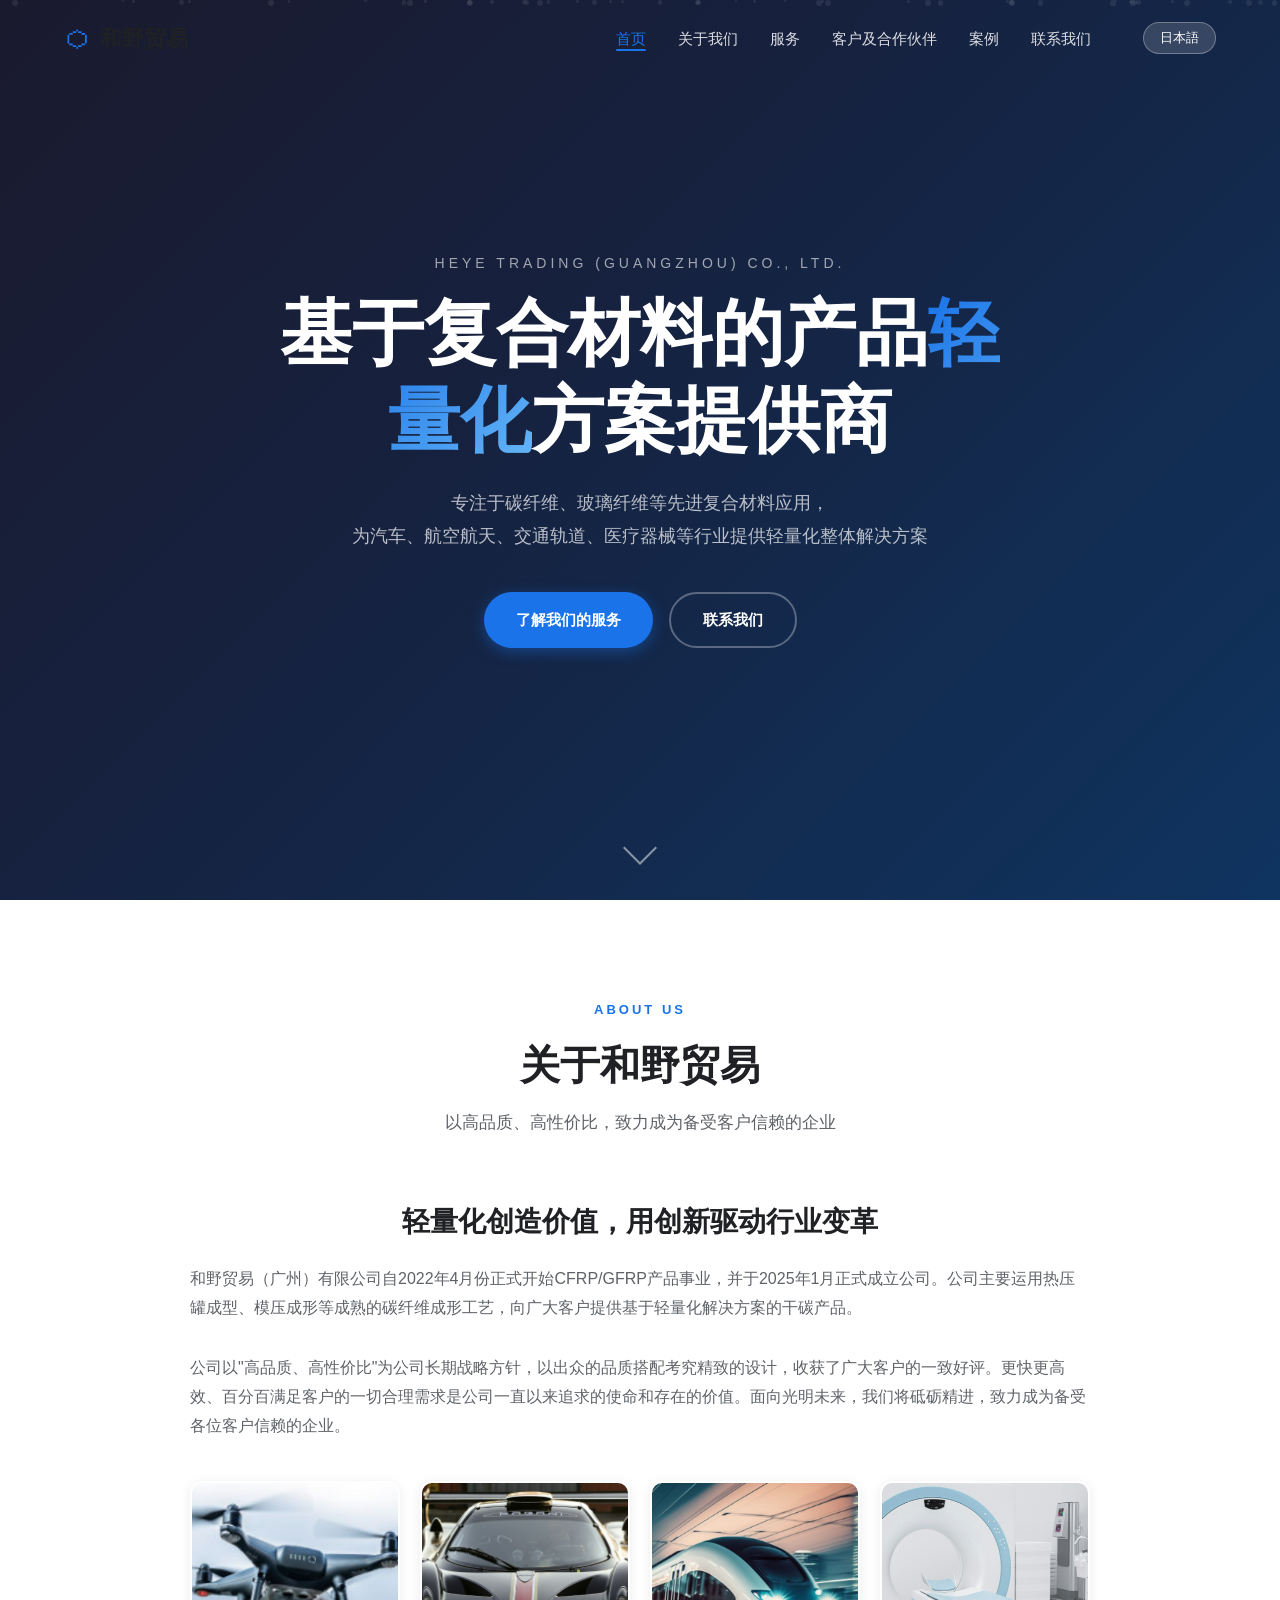
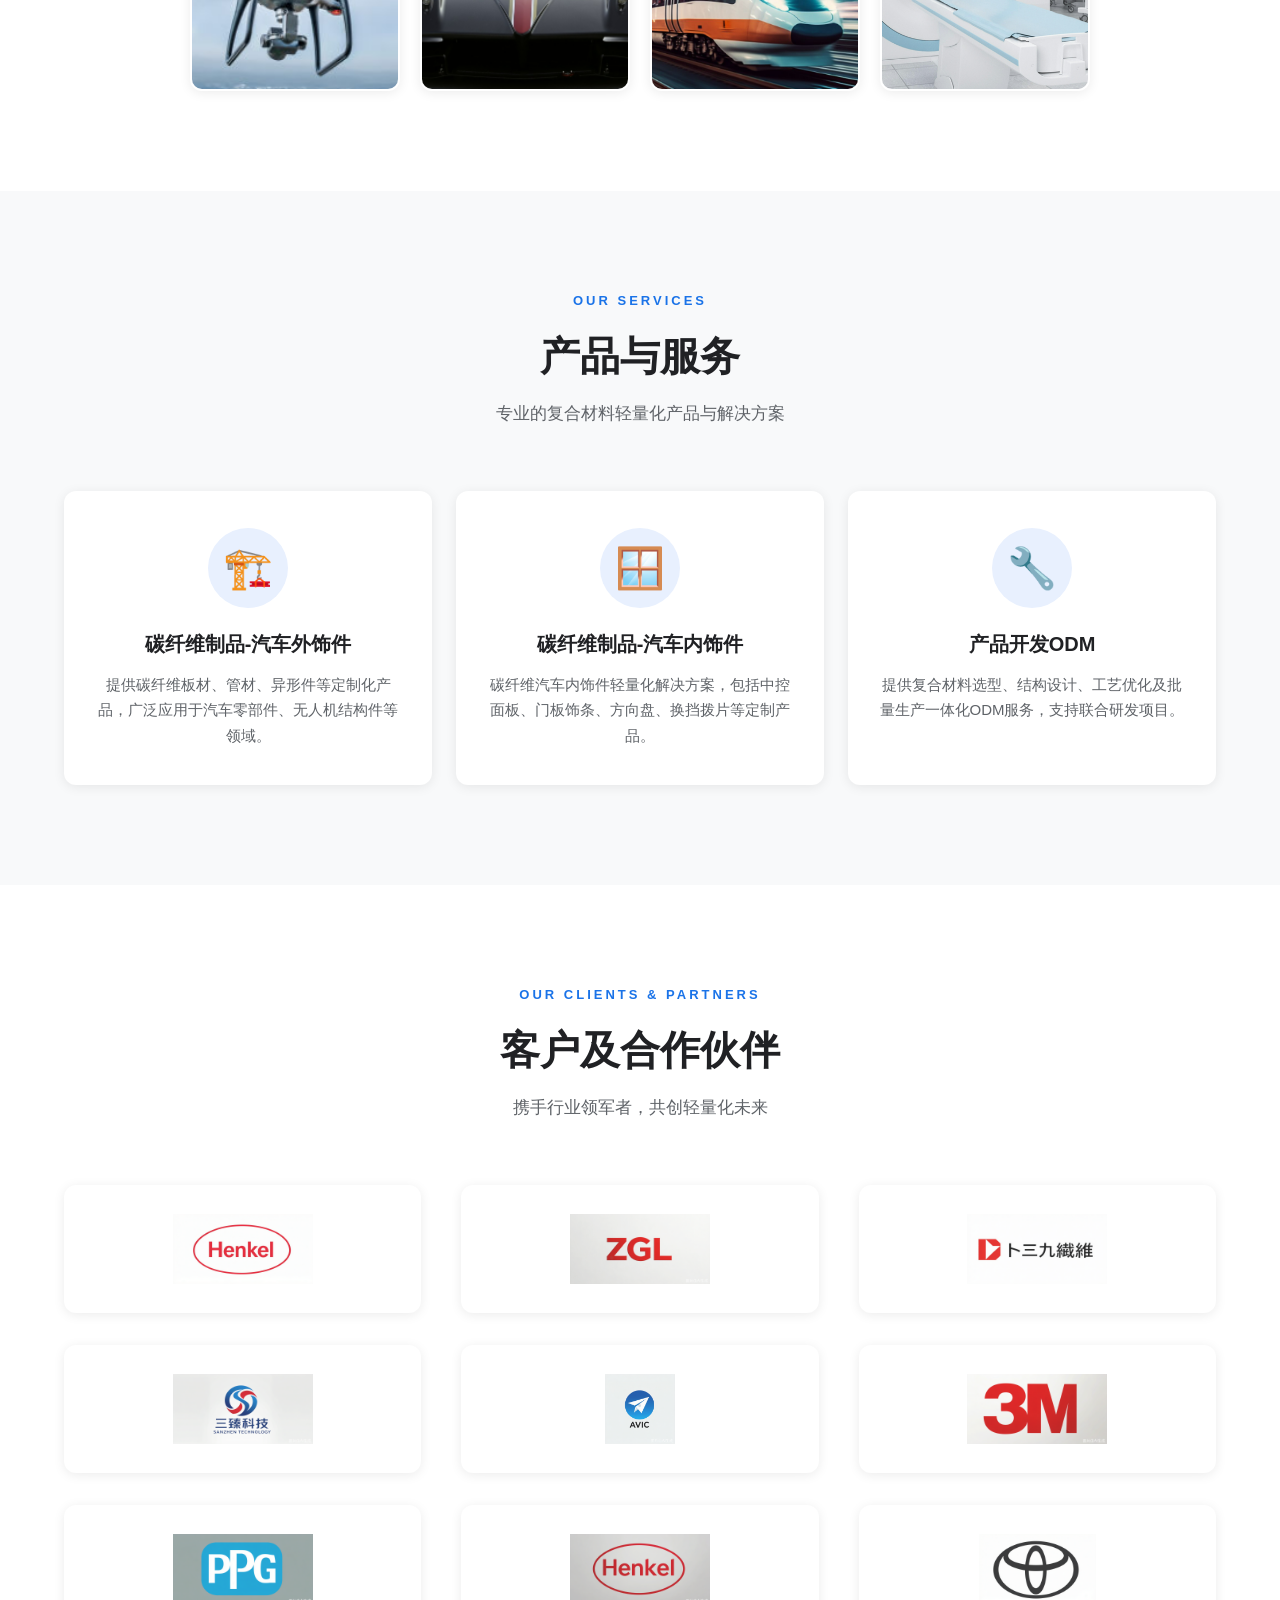
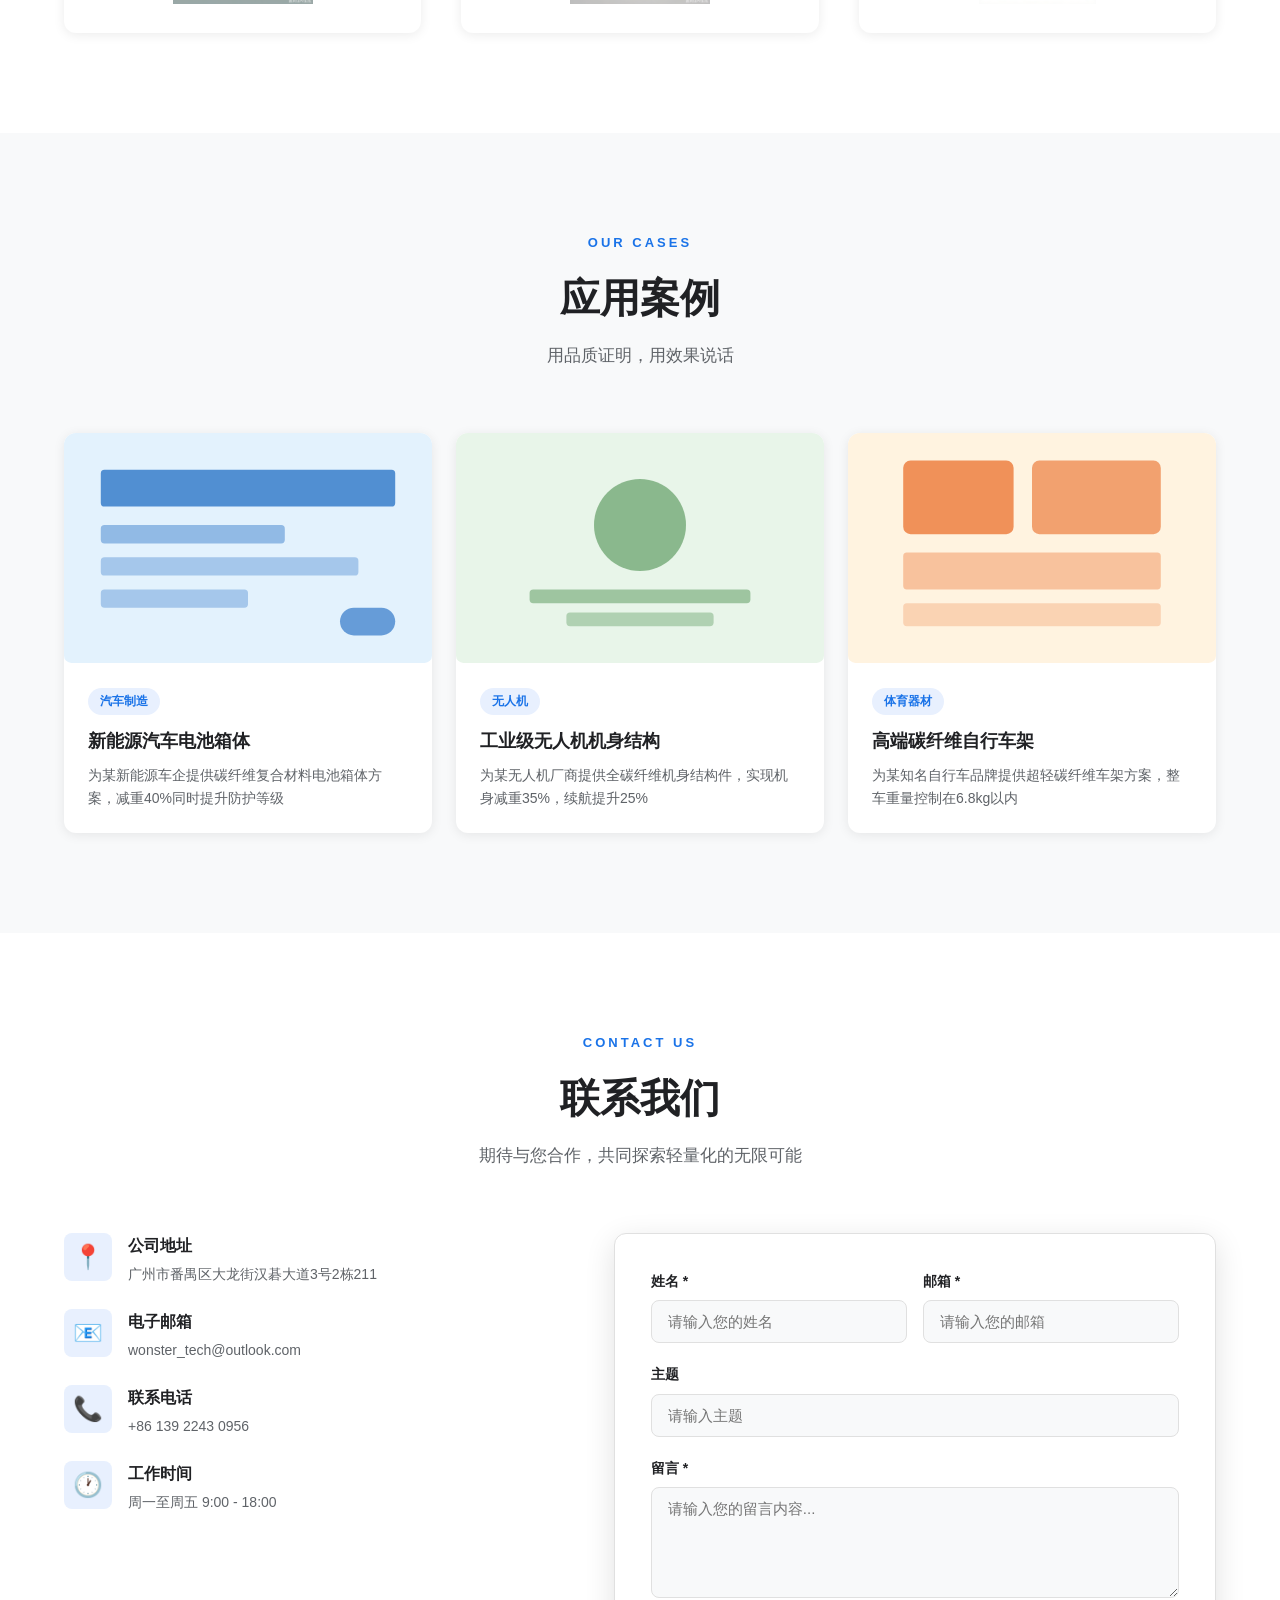
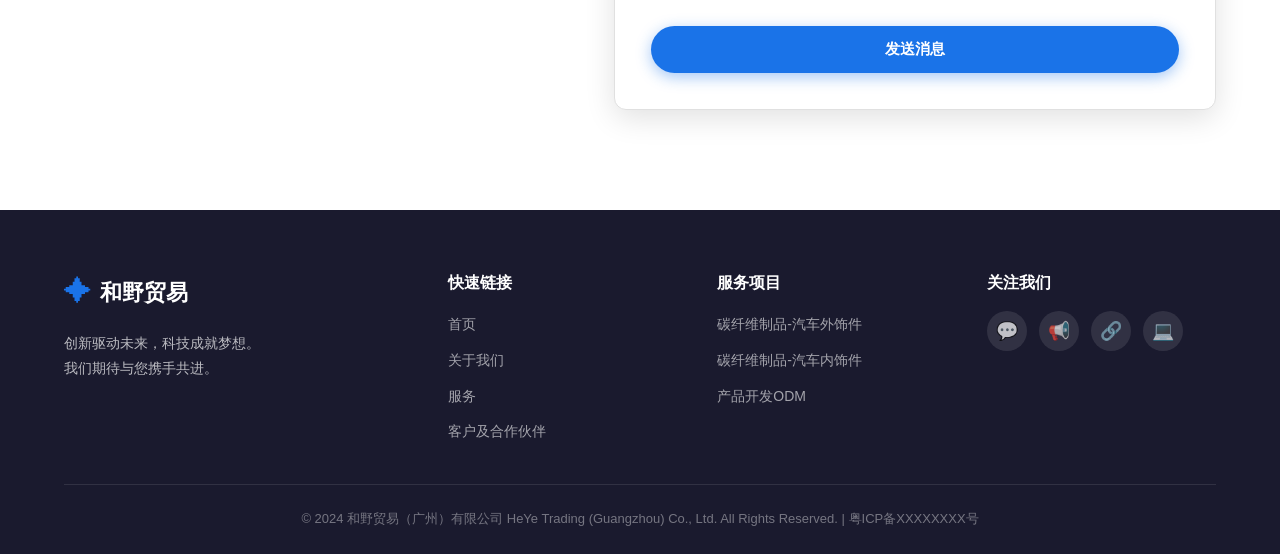
==== index.html @ 0e4d3dc2 "初始化HYT网站" ====
<!DOCTYPE html>
<html lang="zh-CN">
<head>
    <meta charset="UTF-8">
    <meta name="viewport" content="width=device-width, initial-scale=1.0">
    <title data-i18n="site.title">和野贸易（广州）有限公司 - 基于复合材料的产品轻量化方案提供商</title>
    <link rel="stylesheet" href="css/style.css">
    <link rel="icon" href="favicon.ico" type="image/x-icon">
</head>
<body>
    <!-- 导航栏 -->
    <header class="header" id="header">
        <div class="container">
            <div class="logo">
                <span class="logo-icon">⬡</span>
                <span class="logo-text">和野贸易</span>
            </div>
            <nav class="nav">
                <ul class="nav-list">
                    <li><a href="#home" class="nav-link active" data-i18n="nav.home">首页</a></li>
                    <li><a href="#about" class="nav-link" data-i18n="nav.about">关于我们</a></li>
                    <li><a href="#services" class="nav-link" data-i18n="nav.services">服务</a></li>
                    <li><a href="#team" class="nav-link" data-i18n="nav.team">客户及合作伙伴</a></li>
                    <li><a href="#cases" class="nav-link" data-i18n="nav.cases">案例</a></li>
                    <li><a href="#contact" class="nav-link" data-i18n="nav.contact">联系我们</a></li>
                </ul>
                <div class="menu-toggle" id="menuToggle">
                    <span></span><span></span><span></span>
                </div>
            </nav>
        </div>
    </header>

    <!-- 首页横幅 -->
    <section class="hero" id="home">
        <div class="hero-bg">
            <div class="particles" id="particles"></div>
        </div>
        <div class="hero-content">
            <p class="hero-subtitle" data-i18n="hero.subtitle">HEYE TRADING (GUANGZHOU) CO., LTD.</p>
            <h1 class="hero-title" data-i18n="hero.title">
                基于复合材料的产品<span class="highlight">轻量化</span>方案提供商
            </h1>
            <p class="hero-desc" data-i18n="hero.desc">
                专注于碳纤维、玻璃纤维等先进复合材料应用，<br>
                为汽车、航空航天、交通轨道、医疗器械等行业提供轻量化整体解决方案
            </p>
            <div class="hero-buttons">
                <a href="#services" class="btn btn-primary" data-i18n="hero.btn1">了解我们的服务</a>
                <a href="#contact" class="btn btn-outline" data-i18n="hero.btn2">联系我们</a>
            </div>
        </div>
        <div class="scroll-indicator">
            <span></span>
        </div>
    </section>

    <!-- 关于我们 -->
    <section class="about section" id="about">
        <div class="container">
            <div class="section-header">
                <p class="section-tag" data-i18n="about.tag">ABOUT US</p>
                <h2 class="section-title" data-i18n="about.title">关于和野贸易</h2>
                <p class="section-desc" data-i18n="about.desc">以高品质、高性价比，致力成为备受客户信赖的企业</p>
            </div>
            <div class="about-grid about-grid-single">
                <div class="about-content about-content-full">
                    <h3 data-i18n="about.h3">轻量化创造价值，用创新驱动行业变革</h3>
                    <p data-i18n="about.p1">和野贸易（广州）有限公司自2022年4月份正式开始CFRP/GFRP产品事业，并于2025年1月正式成立公司。公司主要运用热压罐成型、模压成形等成熟的碳纤维成形工艺，向广大客户提供基于轻量化解决方案的干碳产品。</p>
                    <p data-i18n="about.p2">公司以"高品质、高性价比"为公司长期战略方针，以出众的品质搭配考究精致的设计，收获了广大客户的一致好评。更快更高效、百分百满足客户的一切合理需求是公司一直以来追求的使命和存在的价值。面向光明未来，我们将砥砺精进，致力成为备受各位客户信赖的企业。</p>
                    <div class="about-industries">
                        <div class="industry-item">
                            <img src="images/无人机.png" alt="无人机">
                        </div>
                        <div class="industry-item">
                            <img src="images/赛车.png" alt="赛车">
                        </div>
                        <div class="industry-item">
                            <img src="images/高铁.png" alt="高铁">
                        </div>
                        <div class="industry-item">
                            <img src="images/医疗.png" alt="医疗设备">
                        </div>
                    </div>
                </div>
            </div>
        </div>
    </section>

    <!-- 服务 -->
    <section class="services section" id="services">
        <div class="container">
            <div class="section-header">
                <p class="section-tag" data-i18n="services.tag">OUR SERVICES</p>
                <h2 class="section-title" data-i18n="services.title">产品与服务</h2>
                <p class="section-desc" data-i18n="services.desc">专业的复合材料轻量化产品与解决方案</p>
            </div>
            <div class="services-grid services-grid-3col">
                <div class="service-card">
                    <a href="cfrp-products.html" class="service-card-link">
                        <div class="service-icon">🏗️</div>
                        <h3 data-i18n="services.card1.title">碳纤维制品-汽车外饰件</h3>
                        <p data-i18n="services.card1.desc">提供碳纤维板材、管材、异形件等定制化产品，广泛应用于汽车零部件、无人机结构件等领域。</p>
                    </a>
                </div>
                <div class="service-card">
                    <a href="cfrp-auto-interior.html" class="service-card-link">
                        <div class="service-icon">🪟</div>
                        <h3 data-i18n="services.card2.title">碳纤维制品-汽车内饰件</h3>
                        <p data-i18n="services.card2.desc">碳纤维汽车内饰件轻量化解决方案，包括中控面板、门板饰条、方向盘、换挡拨片等定制产品。</p>
                    </a>
                </div>
                <div class="service-card">
                    <a href="cfrp-odm.html" class="service-card-link">
                        <div class="service-icon">🔧</div>
                        <h3 data-i18n="services.card3.title">产品开发ODM</h3>
                        <p data-i18n="services.card3.desc">提供复合材料选型、结构设计、工艺优化及批量生产一体化ODM服务，支持联合研发项目。</p>
                    </a>
                </div>
            </div>
        </div>
    </section>

    <!-- 客户及合作伙伴 -->
    <section class="team section" id="team">
        <div class="container">
            <div class="section-header">
                <p class="section-tag" data-i18n="team.tag">OUR CLIENTS & PARTNERS</p>
                <h2 class="section-title" data-i18n="team.title">客户及合作伙伴</h2>
                <p class="section-desc" data-i18n="team.desc">携手行业领军者，共创轻量化未来</p>
            </div>
            <div class="partners-grid">
                <div class="partner-logo">
                    <img src="images/logo-1.png" alt="Henkel" title="汉高 Henkel">
                </div>
                <div class="partner-logo">
                    <img src="images/logo-2.png" alt="卜三九纤维" title="卜三九纤维">
                </div>
                <div class="partner-logo">
                    <img src="images/logo-3.png" alt="HKS" title="HKS">
                </div>
                <div class="partner-logo">
                    <img src="images/logo-4.png" alt="三臻科技" title="三臻科技 SANZHEN TECHNOLOGY">
                </div>
                <div class="partner-logo">
                    <img src="images/logo-5.png" alt="AVIC" title="中国航空工业 AVIC">
                </div>
                <div class="partner-logo">
                    <img src="images/logo-6.png" alt="3M" title="3M">
                </div>
                <div class="partner-logo">
                    <img src="images/logo-7.png" alt="PPG" title="PPG 涂料">
                </div>
                <div class="partner-logo">
                    <img src="images/logo-8.png" alt="Henkel" title="汉高 Henkel">
                </div>
                <div class="partner-logo">
                    <img src="images/logo-9.png" alt="Toyota" title="丰田 Toyota">
                </div>
            </div>
        </div>
    </section>

    <!-- 案例 -->
    <section class="cases section" id="cases">
        <div class="container">
            <div class="section-header">
                <p class="section-tag" data-i18n="cases.tag">OUR CASES</p>
                <h2 class="section-title" data-i18n="cases.title">应用案例</h2>
                <p class="section-desc" data-i18n="cases.desc">用品质证明，用效果说话</p>
            </div>
            <div class="cases-grid">
                <div class="case-card">
                    <div class="case-image">
                        <svg viewBox="0 0 400 250" xmlns="http://www.w3.org/2000/svg">
                            <rect width="400" height="250" fill="#e3f2fd" rx="8"/>
                            <rect x="40" y="40" width="320" height="40" fill="#1565c0" rx="4" opacity="0.7"/>
                            <rect x="40" y="100" width="200" height="20" fill="#1565c0" rx="4" opacity="0.4"/>
                            <rect x="40" y="135" width="280" height="20" fill="#1565c0" rx="4" opacity="0.3"/>
                            <rect x="40" y="170" width="160" height="20" fill="#1565c0" rx="4" opacity="0.3"/>
                            <rect x="300" y="190" width="60" height="30" fill="#1565c0" rx="15" opacity="0.6"/>
                        </svg>
                    </div>
                    <div class="case-info">
                        <span class="case-tag">汽车制造</span>
                        <h3>新能源汽车电池箱体</h3>
                        <p>为某新能源车企提供碳纤维复合材料电池箱体方案，减重40%同时提升防护等级</p>
                    </div>
                </div>
                <div class="case-card">
                    <div class="case-image">
                        <svg viewBox="0 0 400 250" xmlns="http://www.w3.org/2000/svg">
                            <rect width="400" height="250" fill="#e8f5e9" rx="8"/>
                            <circle cx="200" cy="100" r="50" fill="#2e7d32" opacity="0.5"/>
                            <rect x="80" y="170" width="240" height="15" fill="#2e7d32" rx="4" opacity="0.4"/>
                            <rect x="120" y="195" width="160" height="15" fill="#2e7d32" rx="4" opacity="0.3"/>
                        </svg>
                    </div>
                    <div class="case-info">
                        <span class="case-tag">无人机</span>
                        <h3>工业级无人机机身结构</h3>
                        <p>为某无人机厂商提供全碳纤维机身结构件，实现机身减重35%，续航提升25%</p>
                    </div>
                </div>
                <div class="case-card">
                    <div class="case-image">
                        <svg viewBox="0 0 400 250" xmlns="http://www.w3.org/2000/svg">
                            <rect width="400" height="250" fill="#fff3e0" rx="8"/>
                            <rect x="60" y="30" width="120" height="80" fill="#e65100" rx="8" opacity="0.6"/>
                            <rect x="200" y="30" width="140" height="80" fill="#e65100" rx="8" opacity="0.5"/>
                            <rect x="60" y="130" width="280" height="40" fill="#e65100" rx="4" opacity="0.3"/>
                            <rect x="60" y="185" width="280" height="25" fill="#e65100" rx="4" opacity="0.2"/>
                        </svg>
                    </div>
                    <div class="case-info">
                        <span class="case-tag">体育器材</span>
                        <h3>高端碳纤维自行车架</h3>
                        <p>为某知名自行车品牌提供超轻碳纤维车架方案，整车重量控制在6.8kg以内</p>
                    </div>
                </div>
            </div>
        </div>
    </section>

    <!-- 联系我们 -->
    <section class="contact section" id="contact">
        <div class="container">
            <div class="section-header">
                <p class="section-tag" data-i18n="contact.tag">CONTACT US</p>
                <h2 class="section-title" data-i18n="contact.title">联系我们</h2>
                <p class="section-desc" data-i18n="contact.desc">期待与您合作，共同探索轻量化的无限可能</p>
            </div>
            <div class="contact-grid">
                <div class="contact-info">
                    <div class="contact-item">
                        <div class="contact-icon">📍</div>
                        <div>
                            <h4 data-i18n="contact.addr">公司地址</h4>
                            <p data-i18n="contact.addr.val">广州市天河区珠江新城华夏路16号</p>
                        </div>
                    </div>
                    <div class="contact-item">
                        <div class="contact-icon">📧</div>
                        <div>
                            <h4 data-i18n="contact.email">电子邮箱</h4>
                            <p data-i18n="contact.email.val">wonster_tech@outlook.com</p>
                        </div>
                    </div>
                    <div class="contact-item">
                        <div class="contact-icon">📞</div>
                        <div>
                            <h4 data-i18n="contact.phone">联系电话</h4>
                            <p data-i18n="contact.phone.val">+86 139 2243 0956</p>
                        </div>
                    </div>
                    <div class="contact-item">
                        <div class="contact-icon">🕐</div>
                        <div>
                            <h4 data-i18n="contact.hours">工作时间</h4>
                            <p data-i18n="contact.hours.val">周一至周五 9:00 - 18:00</p>
                        </div>
                    </div>
                </div>
                <form class="contact-form" id="contactForm">
                    <div class="form-row">
                        <div class="form-group">
                            <label for="name" data-i18n="contact.name">姓名 *</label>
                            <input type="text" id="name" data-i18n-ph="contact.name.ph" placeholder="请输入您的姓名" required>
                        </div>
                        <div class="form-group">
                            <label for="email" data-i18n="contact.email.label">邮箱 *</label>
                            <input type="email" id="email" data-i18n-ph="contact.email.ph" placeholder="请输入您的邮箱" required>
                        </div>
                    </div>
                    <div class="form-group">
                        <label for="subject" data-i18n="contact.subject">主题</label>
                        <input type="text" id="subject" data-i18n-ph="contact.subject.ph" placeholder="请输入主题">
                    </div>
                    <div class="form-group">
                        <label for="message" data-i18n="contact.msg">留言 *</label>
                        <textarea id="message" rows="5" data-i18n-ph="contact.msg.ph" placeholder="请输入您的留言内容..." required></textarea>
                    </div>
                    <button type="submit" class="btn btn-primary btn-full" data-i18n="contact.submit">发送消息</button>
                </form>
            </div>
        </div>
    </section>

    <!-- 页脚 -->
    <footer class="footer">
        <div class="container">
            <div class="footer-grid">
                <div class="footer-brand">
                    <div class="logo">
                        <span class="logo-icon">✦</span>
                        <span class="logo-text">和野贸易</span>
                    </div>
                    <p data-i18n="footer.brand">创新驱动未来，科技成就梦想。<br>我们期待与您携手共进。</p>
                </div>
                <div class="footer-links">
                    <h4 data-i18n="footer.quick">快速链接</h4>
                    <ul>
                        <li><a href="#home" data-i18n="nav.home">首页</a></li>
                        <li><a href="#about" data-i18n="nav.about">关于我们</a></li>
                        <li><a href="#services" data-i18n="nav.services">服务</a></li>
                        <li><a href="#team" data-i18n="nav.team">客户及合作伙伴</a></li>
                    </ul>
                </div>
                <div class="footer-links">
                    <h4 data-i18n="footer.service">服务项目</h4>
                    <ul>
                        <li><a href="cfrp-products.html" data-i18n="services.card1.title">碳纤维制品-汽车外饰件</a></li>
                        <li><a href="cfrp-auto-interior.html" data-i18n="services.card2.title">碳纤维制品-汽车内饰件</a></li>
                        <li><a href="cfrp-odm.html" data-i18n="services.card3.title">产品开发ODM</a></li>
                    </ul>
                </div>
                <div class="footer-social">
                    <h4 data-i18n="footer.follow">关注我们</h4>
                    <div class="social-icons">
                        <a href="#" class="social-icon" title="微信">💬</a>
                        <a href="#" class="social-icon" title="微博">📢</a>
                        <a href="#" class="social-icon" title="LinkedIn">🔗</a>
                        <a href="#" class="social-icon" title="GitHub">💻</a>
                    </div>
                </div>
            </div>
            <div class="footer-bottom">
                <p data-i18n="footer.copy">&copy; 2024 和野贸易（广州）有限公司 HeYe Trading (Guangzhou) Co., Ltd. All Rights Reserved. | 粤ICP备XXXXXXXX号</p>
            </div>
        </div>
    </footer>

    <script src="js/script.js"></script>
    <script src="js/lang.js"></script>
</body>
</html>
---- css/style.css ----
/* ==================== 基础样式 ==================== */
*,
*::before,
*::after {
    margin: 0;
    padding: 0;
    box-sizing: border-box;
}

:root {
    --primary: #1a73e8;
    --primary-dark: #1557b0;
    --primary-light: #e8f0fe;
    --secondary: #34a853;
    --accent: #fbbc04;
    --danger: #ea4335;
    --text: #202124;
    --text-secondary: #5f6368;
    --text-light: #9aa0a6;
    --bg: #ffffff;
    --bg-alt: #f8f9fa;
    --bg-dark: #1a1a2e;
    --border: #e0e0e0;
    --shadow: 0 2px 12px rgba(0, 0, 0, 0.08);
    --shadow-lg: 0 8px 30px rgba(0, 0, 0, 0.12);
    --radius: 12px;
    --radius-sm: 8px;
    --transition: 0.3s cubic-bezier(0.4, 0, 0.2, 1);
    --max-width: 1200px;
}

html {
    scroll-behavior: smooth;
    font-size: 16px;
}

body {
    font-family: -apple-system, BlinkMacSystemFont, 'Segoe UI', 'PingFang SC', 'Hiragino Sans GB',
        'Microsoft YaHei', 'Helvetica Neue', Helvetica, Arial, sans-serif;
    color: var(--text);
    background: var(--bg);
    line-height: 1.6;
    overflow-x: hidden;
}

.container {
    max-width: var(--max-width);
    margin: 0 auto;
    padding: 0 24px;
}

a {
    text-decoration: none;
    color: inherit;
}

ul {
    list-style: none;
}

img {
    max-width: 100%;
    height: auto;
}

/* ==================== 导航栏 ==================== */
.header {
    position: fixed;
    top: 0;
    left: 0;
    right: 0;
    z-index: 1000;
    padding: 16px 0;
    transition: var(--transition);
    background: transparent;
}

.header.scrolled {
    background: rgba(255, 255, 255, 0.95);
    backdrop-filter: blur(10px);
    box-shadow: var(--shadow);
    padding: 10px 0;
}

.header .container {
    display: flex;
    justify-content: space-between;
    align-items: center;
}

.logo {
    display: flex;
    align-items: center;
    gap: 8px;
    cursor: pointer;
}

.logo-icon {
    font-size: 28px;
    color: var(--primary);
    animation: pulse 2s ease-in-out infinite;
}

@keyframes pulse {
    0%, 100% { transform: scale(1); }
    50% { transform: scale(1.1); }
}

.logo-text {
    font-size: 22px;
    font-weight: 700;
    color: var(--text);
}

.header.scrolled .logo-text {
    color: var(--text);
}

.nav-list {
    display: flex;
    gap: 32px;
    align-items: center;
}

.nav-link {
    font-size: 15px;
    font-weight: 500;
    color: rgba(255, 255, 255, 0.85);
    transition: var(--transition);
    position: relative;
}

.header.scrolled .nav-link {
    color: var(--text-secondary);
}

.nav-link::after {
    content: '';
    position: absolute;
    bottom: -4px;
    left: 0;
    width: 0;
    height: 2px;
    background: var(--primary);
    transition: var(--transition);
    border-radius: 2px;
}

.nav-link:hover,
.nav-link.active {
    color: var(--primary);
}

.header.scrolled .nav-link:hover,
.header.scrolled .nav-link.active {
    color: var(--primary);
}

.nav-link:hover::after,
.nav-link.active::after {
    width: 100%;
}

.menu-toggle {
    display: none;
    flex-direction: column;
    gap: 5px;
    cursor: pointer;
    padding: 5px;
}

.menu-toggle span {
    width: 24px;
    height: 2px;
    background: var(--text);
    transition: var(--transition);
    border-radius: 2px;
}

.menu-toggle.active span:nth-child(1) {
    transform: rotate(45deg) translate(5px, 5px);
}

.menu-toggle.active span:nth-child(2) {
    opacity: 0;
}

.menu-toggle.active span:nth-child(3) {
    transform: rotate(-45deg) translate(5px, -5px);
}

/* ==================== 首页横幅 ==================== */
.hero {
    position: relative;
    min-height: 100vh;
    display: flex;
    align-items: center;
    justify-content: center;
    text-align: center;
    overflow: hidden;
    background: linear-gradient(135deg, #1a1a2e 0%, #16213e 40%, #0f3460 100%);
}

.hero-bg {
    position: absolute;
    inset: 0;
    overflow: hidden;
}

.particles {
    position: absolute;
    inset: 0;
}

.particle {
    position: absolute;
    background: rgba(255, 255, 255, 0.08);
    border-radius: 50%;
    animation: floatUp linear infinite;
}

@keyframes floatUp {
    0% {
        transform: translateY(100vh) scale(0);
        opacity: 0;
    }
    10% {
        opacity: 1;
    }
    90% {
        opacity: 1;
    }
    100% {
        transform: translateY(-10vh) scale(1);
        opacity: 0;
    }
}

.hero-content {
    position: relative;
    z-index: 2;
    max-width: 800px;
    padding: 0 24px;
    animation: fadeInUp 1s ease;
}

@keyframes fadeInUp {
    from {
        opacity: 0;
        transform: translateY(30px);
    }
    to {
        opacity: 1;
        transform: translateY(0);
    }
}

.hero-subtitle {
    font-size: 14px;
    letter-spacing: 4px;
    color: rgba(255, 255, 255, 0.6);
    margin-bottom: 16px;
    text-transform: uppercase;
}

.hero-title {
    font-size: clamp(40px, 8vw, 72px);
    font-weight: 800;
    color: #fff;
    line-height: 1.2;
    margin-bottom: 24px;
}

.hero-title .highlight {
    background: linear-gradient(135deg, var(--primary), #64b5f6);
    -webkit-background-clip: text;
    -webkit-text-fill-color: transparent;
    background-clip: text;
}

.hero-desc {
    font-size: 18px;
    color: rgba(255, 255, 255, 0.7);
    margin-bottom: 40px;
    line-height: 1.8;
}

.hero-buttons {
    display: flex;
    gap: 16px;
    justify-content: center;
    flex-wrap: wrap;
}

.btn {
    display: inline-flex;
    align-items: center;
    justify-content: center;
    padding: 14px 32px;
    font-size: 15px;
    font-weight: 600;
    border-radius: 50px;
    transition: var(--transition);
    cursor: pointer;
    border: none;
    white-space: nowrap;
}

.btn-primary {
    background: var(--primary);
    color: #fff;
    box-shadow: 0 4px 15px rgba(26, 115, 232, 0.4);
}

.btn-primary:hover {
    background: var(--primary-dark);
    transform: translateY(-2px);
    box-shadow: 0 6px 20px rgba(26, 115, 232, 0.5);
}

.btn-outline {
    background: transparent;
    color: #fff;
    border: 2px solid rgba(255, 255, 255, 0.3);
}

.btn-outline:hover {
    background: rgba(255, 255, 255, 0.1);
    border-color: #fff;
    transform: translateY(-2px);
}

.btn-full {
    width: 100%;
}

.scroll-indicator {
    position: absolute;
    bottom: 40px;
    left: 50%;
    transform: translateX(-50%);
    z-index: 2;
    animation: bounce 2s ease-in-out infinite;
}

.scroll-indicator span {
    display: block;
    width: 24px;
    height: 24px;
    border-right: 2px solid rgba(255, 255, 255, 0.5);
    border-bottom: 2px solid rgba(255, 255, 255, 0.5);
    transform: rotate(45deg);
}

@keyframes bounce {
    0%, 100% { transform: translateX(-50%) translateY(0); }
    50% { transform: translateX(-50%) translateY(10px); }
}

/* ==================== 通用区块 ==================== */
.section {
    padding: 100px 0;
}

.section-header {
    text-align: center;
    margin-bottom: 64px;
}

.section-tag {
    font-size: 13px;
    font-weight: 600;
    letter-spacing: 3px;
    color: var(--primary);
    margin-bottom: 12px;
    text-transform: uppercase;
}

.section-title {
    font-size: clamp(28px, 4vw, 40px);
    font-weight: 700;
    color: var(--text);
    margin-bottom: 12px;
}

.section-desc {
    font-size: 17px;
    color: var(--text-secondary);
    max-width: 600px;
    margin: 0 auto;
}

/* ==================== 关于我们 ==================== */
.about {
    background: var(--bg);
}

.about-grid {
    display: grid;
    grid-template-columns: 1fr 1fr;
    gap: 64px;
    align-items: center;
}

.about-image .image-wrapper {
    border-radius: var(--radius);
    overflow: hidden;
    box-shadow: var(--shadow-lg);
}

.placeholder-img svg {
    width: 100%;
    height: auto;
    display: block;
}

.about-content h3 {
    font-size: 28px;
    font-weight: 700;
    margin-bottom: 20px;
    color: var(--text);
}

.about-content p {
    font-size: 16px;
    color: var(--text-secondary);
    line-height: 1.8;
    margin-bottom: 32px;
}

.about-grid-single {
    grid-template-columns: 1fr !important;
    max-width: 900px;
    margin: 0 auto;
}

.about-content-full {
    text-align: center;
}

.about-content-full h3 {
    text-align: center;
}

.about-content-full p {
    text-align: left;
}

.about-industries {
    display: grid;
    grid-template-columns: repeat(4, 1fr);
    gap: 20px;
    margin-top: 40px;
}

.industry-item {
    aspect-ratio: 1 / 1;
    border-radius: var(--radius);
    overflow: hidden;
    transition: var(--transition);
    box-shadow: var(--shadow);
    border: 2px solid transparent;
}

.industry-item:hover {
    transform: translateY(-4px);
    box-shadow: var(--shadow-lg);
    border-color: var(--primary);
}

.industry-item img {
    width: 100%;
    height: 100%;
    object-fit: cover;
    display: block;
    transition: var(--transition);
}

.industry-item:hover img {
    transform: scale(1.05);
}

/* ==================== 服务 ==================== */
.services {
    background: var(--bg-alt);
}

.services-grid {
    display: grid;
    grid-template-columns: repeat(3, 1fr);
    gap: 24px;
}

.services-grid-3col {
    grid-template-columns: repeat(3, 1fr);
}

.service-card {
    background: var(--bg);
    border-radius: var(--radius);
    box-shadow: var(--shadow);
    transition: var(--transition);
    border: 1px solid transparent;
    display: flex;
    align-items: stretch;
}

.service-card:hover {
    transform: translateY(-8px);
    box-shadow: var(--shadow-lg);
    border-color: var(--primary-light);
}

.service-card-link {
    display: flex;
    flex-direction: column;
    align-items: center;
    text-align: center;
    padding: 36px 28px;
    text-decoration: none;
    color: inherit;
    width: 100%;
    min-height: 100%;
}

.service-icon {
    font-size: 40px;
    margin-bottom: 20px;
    display: flex;
    align-items: center;
    justify-content: center;
    width: 80px;
    height: 80px;
    background: var(--primary-light);
    border-radius: 50%;
}

.service-card h3 {
    font-size: 20px;
    font-weight: 700;
    margin-bottom: 12px;
    color: var(--text);
}

.service-card p {
    font-size: 15px;
    color: var(--text-secondary);
    line-height: 1.7;
}

/* ==================== 团队 ==================== */
.team {
    background: var(--bg);
}

.partners-grid {
    display: grid;
    grid-template-columns: repeat(3, 1fr);
    gap: 32px 40px;
}

.partner-logo {
    display: flex;
    align-items: center;
    justify-content: center;
    padding: 28px 20px;
    background: var(--bg);
    border-radius: var(--radius);
    box-shadow: var(--shadow);
    transition: var(--transition);
    border: 1px solid transparent;
    min-height: 100px;
}

.partner-logo:hover {
    transform: translateY(-4px) scale(1.03);
    box-shadow: var(--shadow-lg);
    border-color: var(--primary-light);
}

.partner-logo img {
    max-width: 160px;
    max-height: 70px;
    width: auto;
    height: auto;
    object-fit: contain;
    filter: grayscale(0%);
    opacity: 0.85;
    transition: var(--transition);
}

.partner-logo:hover img {
    opacity: 1;
    filter: grayscale(0%);
}

/* ==================== 案例 ==================== */
.cases {
    background: var(--bg-alt);
}

.cases-grid {
    display: grid;
    grid-template-columns: repeat(3, 1fr);
    gap: 24px;
}

.case-card {
    background: var(--bg);
    border-radius: var(--radius);
    overflow: hidden;
    box-shadow: var(--shadow);
    transition: var(--transition);
}

.case-card:hover {
    transform: translateY(-6px);
    box-shadow: var(--shadow-lg);
}

.case-image svg {
    width: 100%;
    height: auto;
    display: block;
}

.case-info {
    padding: 24px;
}

.case-tag {
    display: inline-block;
    padding: 4px 12px;
    background: var(--primary-light);
    color: var(--primary);
    font-size: 12px;
    font-weight: 600;
    border-radius: 20px;
    margin-bottom: 12px;
}

.case-info h3 {
    font-size: 18px;
    font-weight: 700;
    margin-bottom: 8px;
}

.case-info p {
    font-size: 14px;
    color: var(--text-secondary);
    line-height: 1.6;
}

/* ==================== 联系我们 ==================== */
.contact {
    background: var(--bg);
}

.contact-grid {
    display: grid;
    grid-template-columns: 1fr 1.2fr;
    gap: 48px;
    align-items: start;
}

.contact-info {
    display: flex;
    flex-direction: column;
    gap: 24px;
}

.contact-item {
    display: flex;
    gap: 16px;
    align-items: flex-start;
}

.contact-icon {
    font-size: 24px;
    flex-shrink: 0;
    width: 48px;
    height: 48px;
    display: flex;
    align-items: center;
    justify-content: center;
    background: var(--primary-light);
    border-radius: var(--radius-sm);
}

.contact-item h4 {
    font-size: 16px;
    font-weight: 600;
    margin-bottom: 4px;
}

.contact-item p {
    font-size: 14px;
    color: var(--text-secondary);
}

.contact-form {
    background: var(--bg);
    padding: 36px;
    border-radius: var(--radius);
    box-shadow: var(--shadow-lg);
    border: 1px solid var(--border);
}

.form-row {
    display: grid;
    grid-template-columns: 1fr 1fr;
    gap: 16px;
}

.form-group {
    margin-bottom: 20px;
}

.form-group label {
    display: block;
    font-size: 14px;
    font-weight: 600;
    margin-bottom: 8px;
    color: var(--text);
}

.form-group input,
.form-group textarea {
    width: 100%;
    padding: 12px 16px;
    font-size: 15px;
    border: 1px solid var(--border);
    border-radius: var(--radius-sm);
    transition: var(--transition);
    background: var(--bg-alt);
    font-family: inherit;
    outline: none;
}

.form-group input:focus,
.form-group textarea:focus {
    border-color: var(--primary);
    box-shadow: 0 0 0 3px var(--primary-light);
    background: var(--bg);
}

.form-group textarea {
    resize: vertical;
}

/* ==================== 页脚 ==================== */
.footer {
    background: var(--bg-dark);
    color: rgba(255, 255, 255, 0.7);
    padding: 60px 0 0;
}

.footer-grid {
    display: grid;
    grid-template-columns: 1.5fr 1fr 1fr 1fr;
    gap: 40px;
    padding-bottom: 40px;
    border-bottom: 1px solid rgba(255, 255, 255, 0.1);
}

.footer-brand .logo-text {
    color: #fff;
}

.footer-brand p {
    margin-top: 16px;
    font-size: 14px;
    line-height: 1.8;
}

.footer-links h4,
.footer-social h4 {
    color: #fff;
    font-size: 16px;
    font-weight: 600;
    margin-bottom: 16px;
}

.footer-links ul {
    display: flex;
    flex-direction: column;
    gap: 10px;
}

.footer-links a {
    font-size: 14px;
    color: rgba(255, 255, 255, 0.6);
    transition: var(--transition);
}

.footer-links a:hover {
    color: #fff;
}

.social-icons {
    display: flex;
    gap: 12px;
}

.social-icon {
    width: 40px;
    height: 40px;
    display: flex;
    align-items: center;
    justify-content: center;
    background: rgba(255, 255, 255, 0.1);
    border-radius: 50%;
    font-size: 18px;
    transition: var(--transition);
}

.social-icon:hover {
    background: var(--primary);
    transform: translateY(-2px);
}

.footer-bottom {
    padding: 24px 0;
    text-align: center;
    font-size: 13px;
    color: rgba(255, 255, 255, 0.4);
}

/* ==================== ODM页面 ==================== */
.page-hero {
    background: linear-gradient(135deg, var(--primary-dark), var(--primary));
    color: #fff;
    padding: 80px 0 50px;
    text-align: center;
}

.page-hero h1 {
    font-size: 36px;
    font-weight: 700;
    margin-bottom: 12px;
}

.page-hero p {
    font-size: 16px;
    opacity: 0.85;
}

.page-content.section {
    padding: 60px 0;
}

.odm-section {
    margin-bottom: 60px;
}

.odm-section:last-child {
    margin-bottom: 0;
}

.odm-section h2 {
    font-size: 24px;
    font-weight: 700;
    color: var(--text);
    margin-bottom: 24px;
    padding-bottom: 12px;
    border-bottom: 3px solid var(--primary);
    display: inline-block;
}

.odm-image-placeholder {
    width: 100%;
    min-height: 300px;
    background: var(--bg-alt);
    border: 2px dashed var(--border);
    border-radius: var(--radius);
    display: flex;
    align-items: center;
    justify-content: center;
}

.odm-image-placeholder img {
    width: 100%;
    height: auto;
    display: block;
    border-radius: var(--radius);
}

/* ==================== 响应式 ==================== */
@media (max-width: 1024px) {
    .services-grid {
        grid-template-columns: repeat(2, 1fr);
    }
    .team-grid {
        grid-template-columns: repeat(2, 1fr);
    }
    .footer-grid {
        grid-template-columns: repeat(2, 1fr);
    }
}

@media (max-width: 768px) {
    .menu-toggle {
        display: flex;
    }

    .nav-list {
        position: fixed;
        top: 0;
        right: -100%;
        width: 280px;
        height: 100vh;
        background: var(--bg);
        flex-direction: column;
        padding: 80px 40px;
        gap: 24px;
        box-shadow: var(--shadow-lg);
        transition: var(--transition);
        z-index: 999;
    }

    .nav-list.active {
        right: 0;
    }

    .nav-link {
        color: var(--text) !important;
        font-size: 18px;
    }

    .about-grid {
        grid-template-columns: 1fr;
        gap: 40px;
    }

    .about-industries {
        grid-template-columns: repeat(2, 1fr);
        gap: 20px;
    }

    .services-grid {
        grid-template-columns: 1fr;
    }

    .partners-grid {
        grid-template-columns: repeat(3, 1fr);
        gap: 20px;
    }

    .cases-grid {
        grid-template-columns: 1fr;
    }

    .contact-grid {
        grid-template-columns: 1fr;
    }

    .footer-grid {
        grid-template-columns: 1fr;
    }

    .hero-title {
        font-size: 36px;
    }

    .section {
        padding: 60px 0;
    }
}

@media (max-width: 480px) {
    .hero-buttons {
        flex-direction: column;
        align-items: center;
    }

    .form-row {
        grid-template-columns: 1fr;
    }

    .about-industries {
        grid-template-columns: repeat(2, 1fr);
    }

    .partners-grid {
        grid-template-columns: repeat(3, 1fr);
        gap: 16px;
    }

    .partner-logo img {
        max-width: 120px;
        max-height: 50px;
    }
}

/* ==================== 动画类 ==================== */
.reveal {
    opacity: 0;
    transform: translateY(30px);
    transition: opacity 0.6s ease, transform 0.6s ease;
}

.reveal.visible {
    opacity: 1;
    transform: translateY(0);
}

/* Toast消息 */
.toast {
    position: fixed;
    top: 20px;
    right: 20px;
    padding: 14px 24px;
    background: var(--secondary);
    color: #fff;
    border-radius: var(--radius-sm);
    font-weight: 500;
    z-index: 9999;
    animation: slideInRight 0.3s ease;
    box-shadow: var(--shadow-lg);
}

.toast.error {
    background: var(--danger);
}

@keyframes slideInRight {
    from {
        opacity: 0;
        transform: translateX(100px);
    }
    to {
        opacity: 1;
        transform: translateX(0);
    }
}
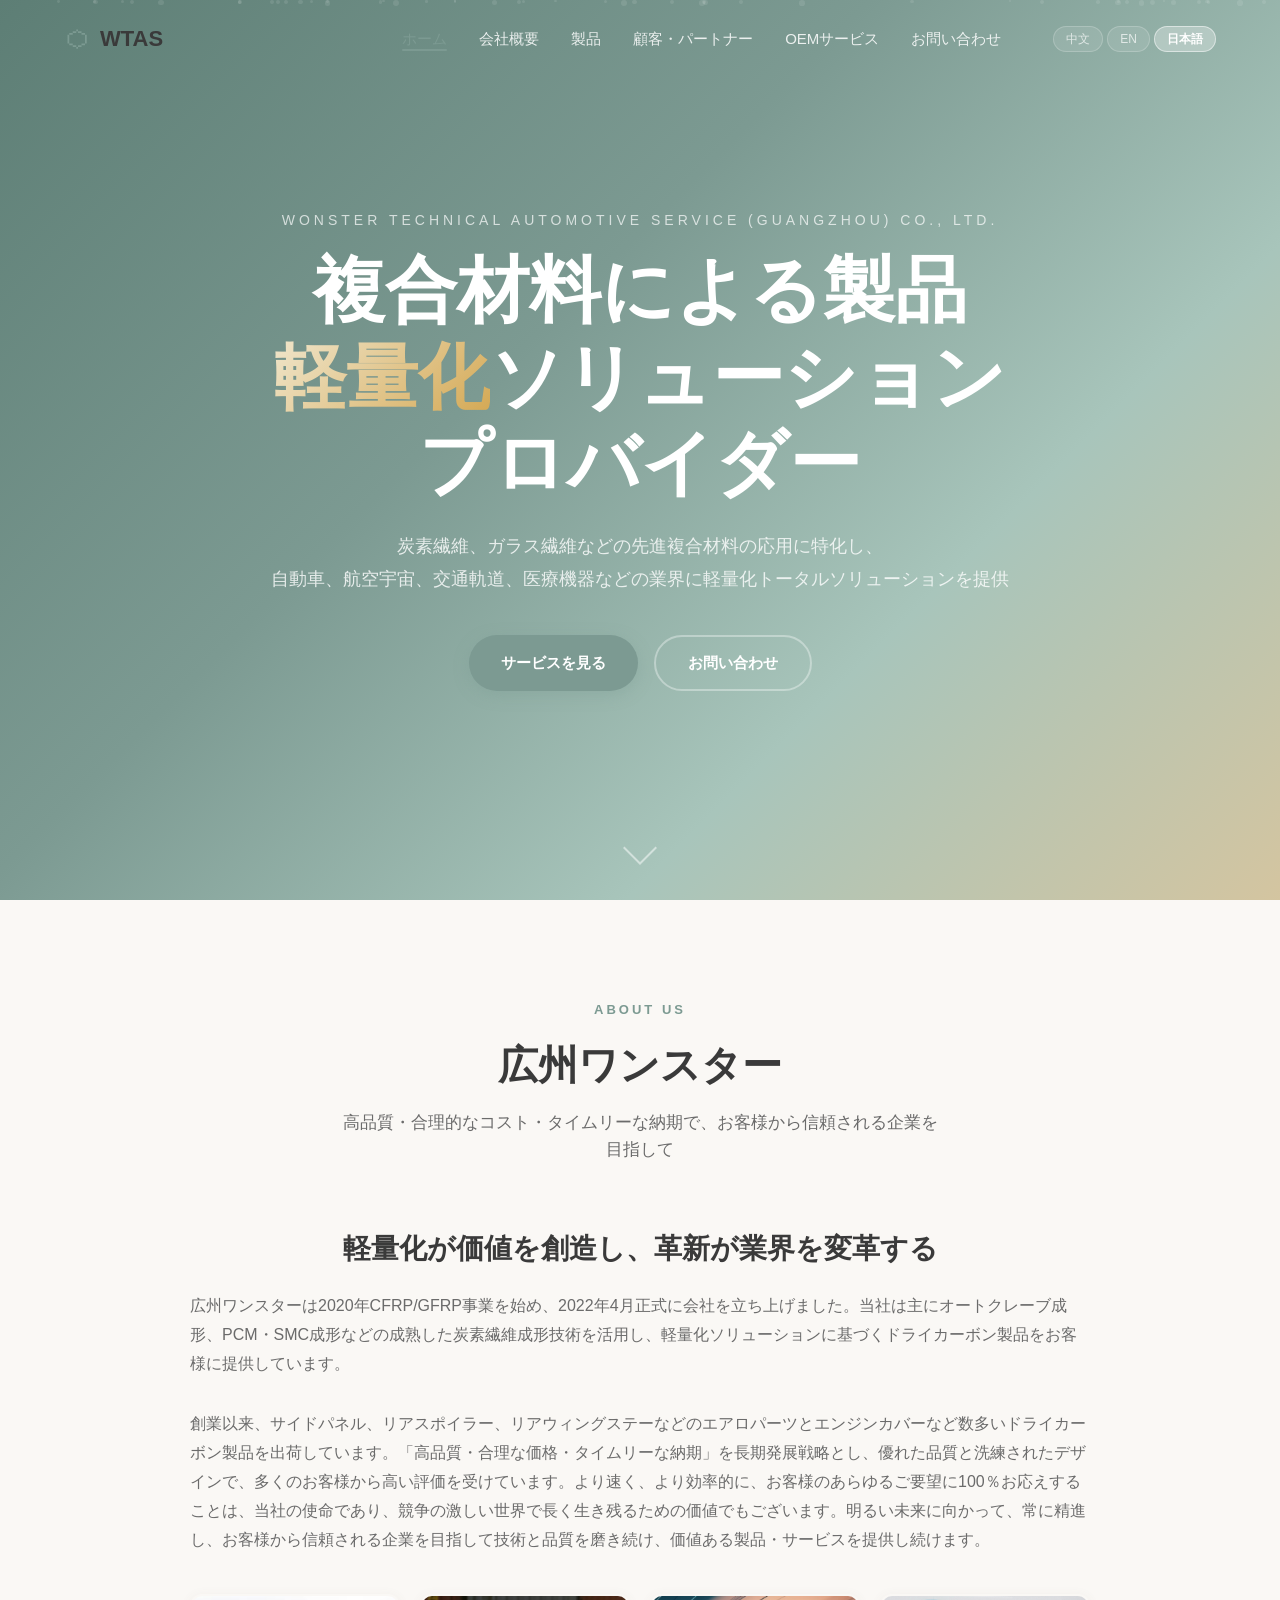
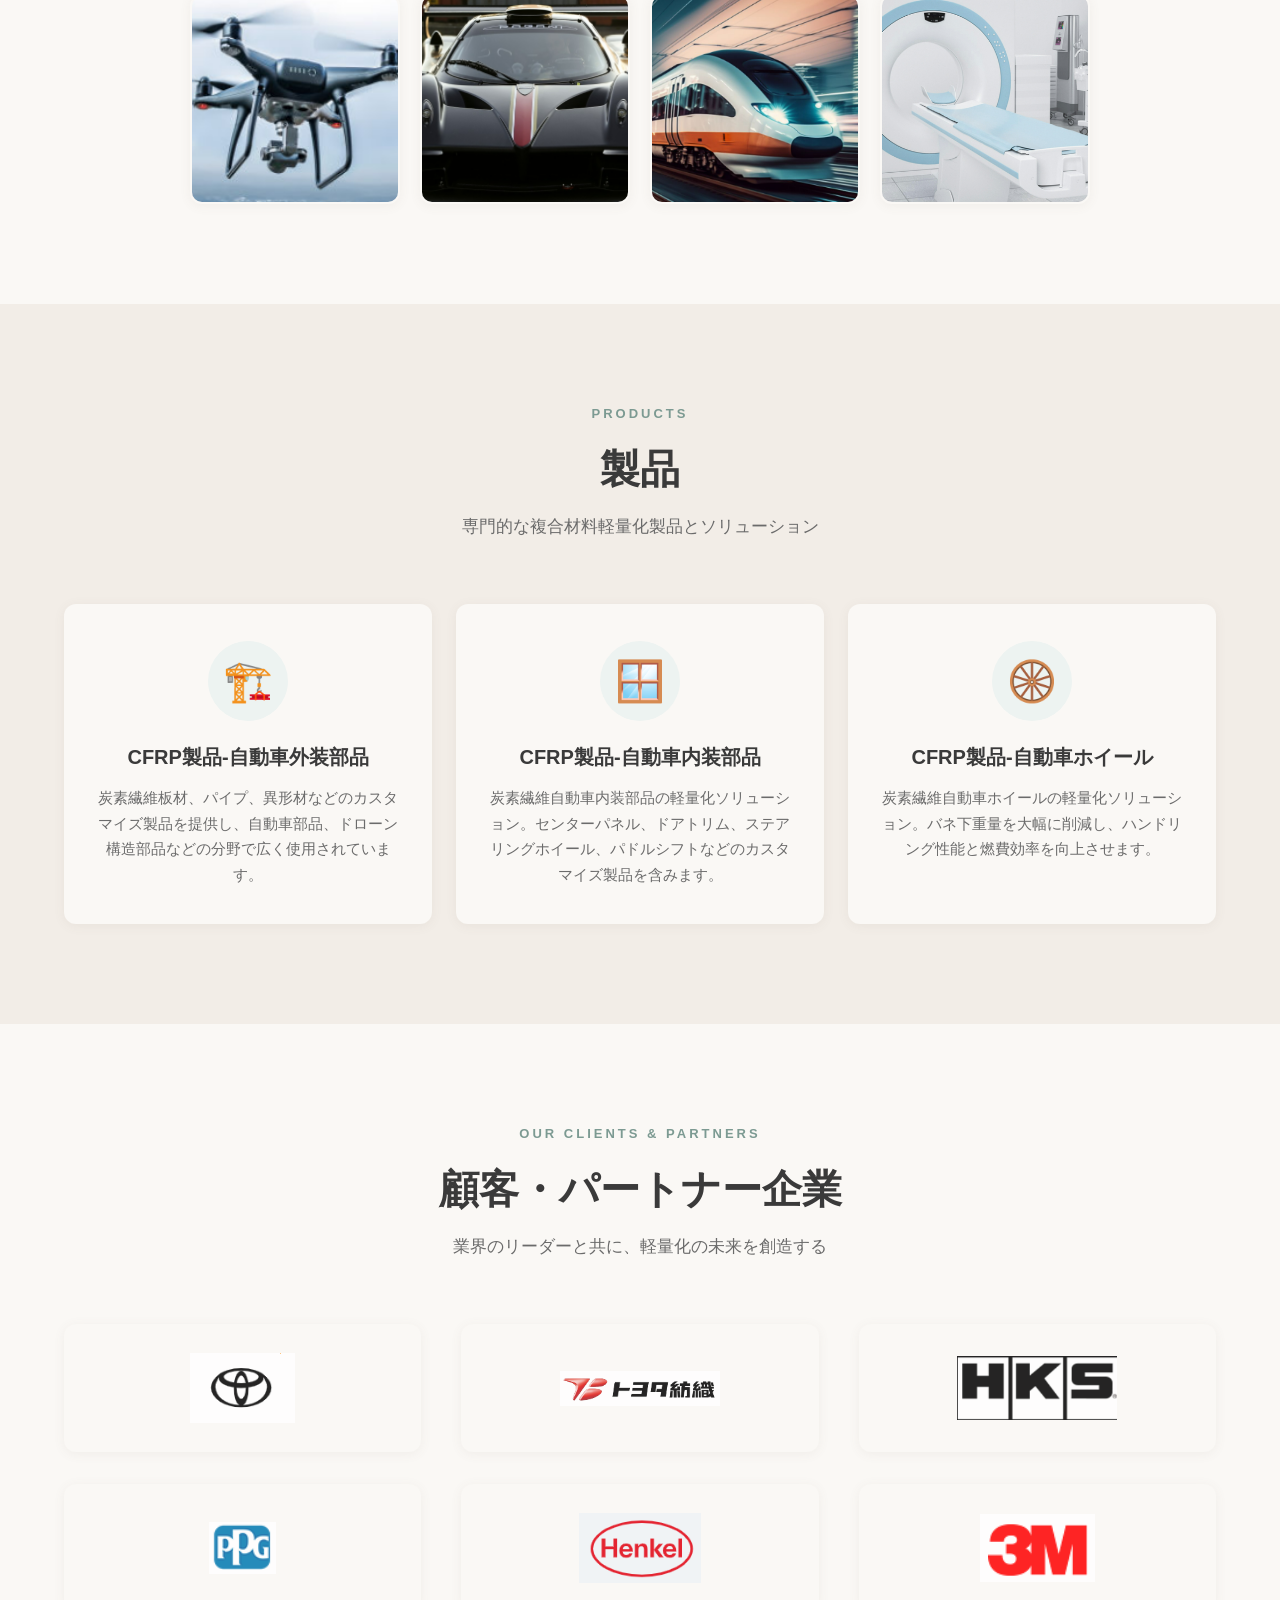
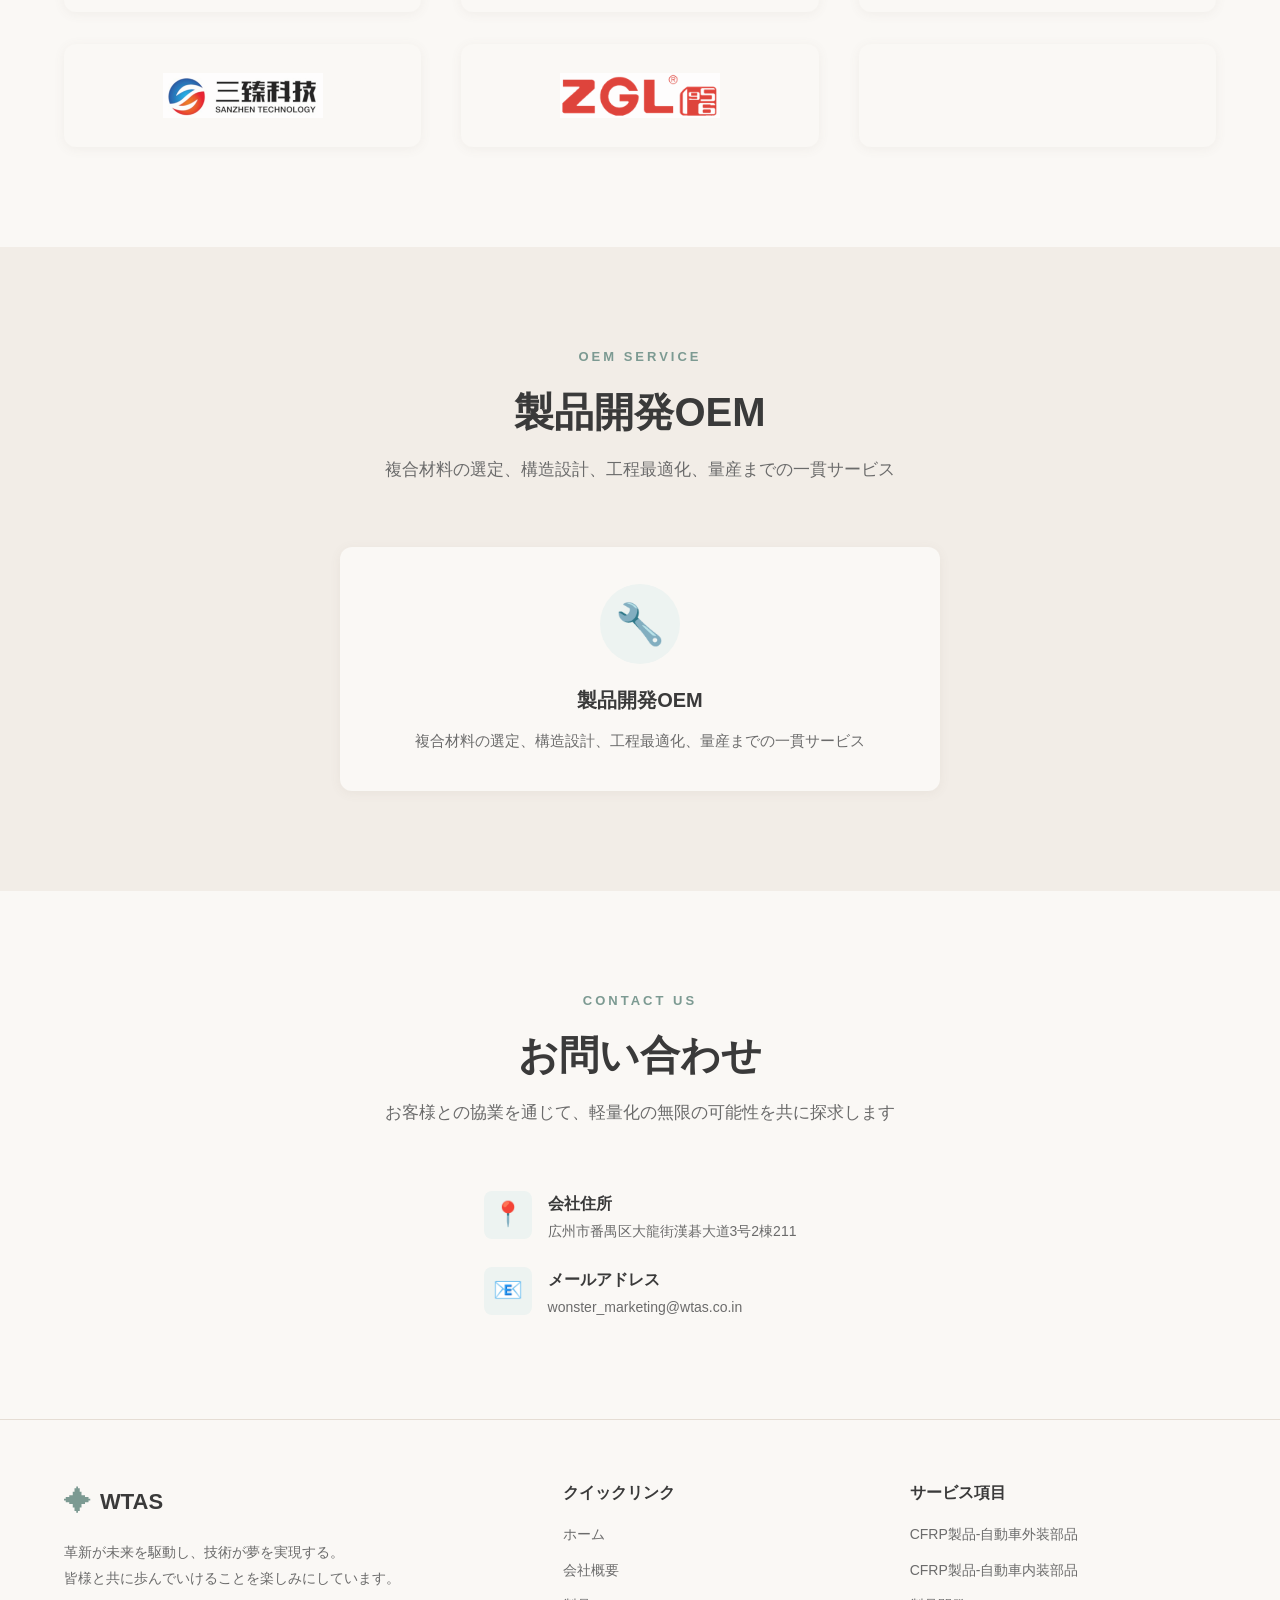
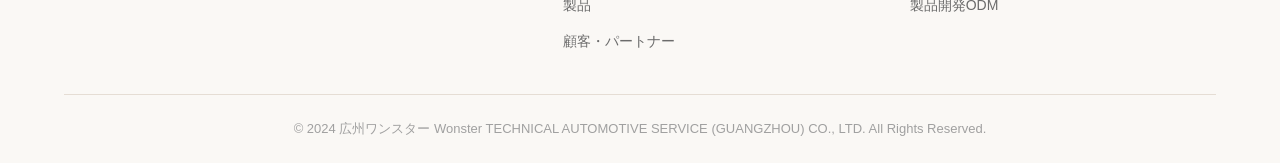
==== commit 0dd7eba0: "Update website: company name, Japanese translations, footer/contact changes, new pages and images" ====
--- a/index.html
+++ b/index.html
@@ -1,10 +1,10 @@
-<!DOCTYPE html>
+﻿<!DOCTYPE html>
 <html lang="zh-CN">
 <head>
     <meta charset="UTF-8">
     <meta name="viewport" content="width=device-width, initial-scale=1.0">
-    <title data-i18n="site.title">和野贸易（广州）有限公司 - 基于复合材料的产品轻量化方案提供商</title>
-    <link rel="stylesheet" href="css/style.css">
+    <title data-i18n="site.title">广州旺斯特汽车技术服务有限公司 - 基于复合材料的产品轻量化方案提供商</title>
+    <link rel="stylesheet" href="css/style.css?v=11">
     <link rel="icon" href="favicon.ico" type="image/x-icon">
 </head>
 <body>
@@ -13,15 +13,15 @@
         <div class="container">
             <div class="logo">
                 <span class="logo-icon">⬡</span>
-                <span class="logo-text">和野贸易</span>
+                <span class="logo-text">WTAS</span>
             </div>
             <nav class="nav">
                 <ul class="nav-list">
                     <li><a href="#home" class="nav-link active" data-i18n="nav.home">首页</a></li>
                     <li><a href="#about" class="nav-link" data-i18n="nav.about">关于我们</a></li>
-                    <li><a href="#services" class="nav-link" data-i18n="nav.services">服务</a></li>
+                    <li><a href="#services" class="nav-link" data-i18n="nav.services">产品</a></li>
                     <li><a href="#team" class="nav-link" data-i18n="nav.team">客户及合作伙伴</a></li>
-                    <li><a href="#cases" class="nav-link" data-i18n="nav.cases">案例</a></li>
+                    <li><a href="cfrp-oem.html" class="nav-link" data-i18n="nav.cases">ODM服务</a></li>
                     <li><a href="#contact" class="nav-link" data-i18n="nav.contact">联系我们</a></li>
                 </ul>
                 <div class="menu-toggle" id="menuToggle">
@@ -37,7 +37,7 @@
             <div class="particles" id="particles"></div>
         </div>
         <div class="hero-content">
-            <p class="hero-subtitle" data-i18n="hero.subtitle">HEYE TRADING (GUANGZHOU) CO., LTD.</p>
+            <p class="hero-subtitle" data-i18n="hero.subtitle">Wonster TECHNICAL AUTOMOTIVE SERVICE (GUANGZHOU) CO., LTD.</p>
             <h1 class="hero-title" data-i18n="hero.title">
                 基于复合材料的产品<span class="highlight">轻量化</span>方案提供商
             </h1>
@@ -46,7 +46,7 @@
                 为汽车、航空航天、交通轨道、医疗器械等行业提供轻量化整体解决方案
             </p>
             <div class="hero-buttons">
-                <a href="#services" class="btn btn-primary" data-i18n="hero.btn1">了解我们的服务</a>
+                <a href="#services" class="btn btn-primary" data-i18n="hero.btn1">了解我们的产品</a>
                 <a href="#contact" class="btn btn-outline" data-i18n="hero.btn2">联系我们</a>
             </div>
         </div>
@@ -60,13 +60,13 @@
         <div class="container">
             <div class="section-header">
                 <p class="section-tag" data-i18n="about.tag">ABOUT US</p>
-                <h2 class="section-title" data-i18n="about.title">关于和野贸易</h2>
+                <h2 class="section-title" data-i18n="about.title">关于旺斯特</h2>
                 <p class="section-desc" data-i18n="about.desc">以高品质、高性价比，致力成为备受客户信赖的企业</p>
             </div>
             <div class="about-grid about-grid-single">
                 <div class="about-content about-content-full">
                     <h3 data-i18n="about.h3">轻量化创造价值，用创新驱动行业变革</h3>
-                    <p data-i18n="about.p1">和野贸易（广州）有限公司自2022年4月份正式开始CFRP/GFRP产品事业，并于2025年1月正式成立公司。公司主要运用热压罐成型、模压成形等成熟的碳纤维成形工艺，向广大客户提供基于轻量化解决方案的干碳产品。</p>
+                    <p data-i18n="about.p1">广州旺斯特汽车技术服务有限公司自2022年4月份正式开始CFRP/GFRP产品事业，并于2025年1月正式成立公司。公司主要运用热压罐成型、模压成形等成熟的碳纤维成形工艺，向广大客户提供基于轻量化解决方案的干碳产品。</p>
                     <p data-i18n="about.p2">公司以"高品质、高性价比"为公司长期战略方针，以出众的品质搭配考究精致的设计，收获了广大客户的一致好评。更快更高效、百分百满足客户的一切合理需求是公司一直以来追求的使命和存在的价值。面向光明未来，我们将砥砺精进，致力成为备受各位客户信赖的企业。</p>
                     <div class="about-industries">
                         <div class="industry-item">
@@ -87,12 +87,12 @@
         </div>
     </section>
 
-    <!-- 服务 -->
+    <!-- 产品 -->
     <section class="services section" id="services">
         <div class="container">
             <div class="section-header">
-                <p class="section-tag" data-i18n="services.tag">OUR SERVICES</p>
-                <h2 class="section-title" data-i18n="services.title">产品与服务</h2>
+                <p class="section-tag" data-i18n="services.tag">PRODUCTS</p>
+                <h2 class="section-title" data-i18n="services.title">产品</h2>
                 <p class="section-desc" data-i18n="services.desc">专业的复合材料轻量化产品与解决方案</p>
             </div>
             <div class="services-grid services-grid-3col">
@@ -111,10 +111,10 @@
                     </a>
                 </div>
                 <div class="service-card">
-                    <a href="cfrp-odm.html" class="service-card-link">
-                        <div class="service-icon">🔧</div>
-                        <h3 data-i18n="services.card3.title">产品开发ODM</h3>
-                        <p data-i18n="services.card3.desc">提供复合材料选型、结构设计、工艺优化及批量生产一体化ODM服务，支持联合研发项目。</p>
+                    <a href="cfrp-auto-wheel.html" class="service-card-link">
+                        <div class="service-icon">🛞</div>
+                        <h3 data-i18n="services.card4.title">碳纤维制品-汽车轮毂</h3>
+                        <p data-i18n="services.card4.desc">碳纤维汽车轮毂轻量化解决方案，大幅降低簧下质量，提升操控性能与燃油效率。</p>
                     </a>
                 </div>
             </div>
@@ -131,92 +131,50 @@
             </div>
             <div class="partners-grid">
                 <div class="partner-logo">
-                    <img src="images/logo-1.png" alt="Henkel" title="汉高 Henkel">
-                </div>
-                <div class="partner-logo">
-                    <img src="images/logo-2.png" alt="卜三九纤维" title="卜三九纤维">
-                </div>
-                <div class="partner-logo">
-                    <img src="images/logo-3.png" alt="HKS" title="HKS">
-                </div>
-                <div class="partner-logo">
-                    <img src="images/logo-4.png" alt="三臻科技" title="三臻科技 SANZHEN TECHNOLOGY">
-                </div>
-                <div class="partner-logo">
-                    <img src="images/logo-5.png" alt="AVIC" title="中国航空工业 AVIC">
-                </div>
-                <div class="partner-logo">
-                    <img src="images/logo-6.png" alt="3M" title="3M">
-                </div>
-                <div class="partner-logo">
-                    <img src="images/logo-7.png" alt="PPG" title="PPG 涂料">
-                </div>
-                <div class="partner-logo">
-                    <img src="images/logo-8.png" alt="Henkel" title="汉高 Henkel">
-                </div>
-                <div class="partner-logo">
-                    <img src="images/logo-9.png" alt="Toyota" title="丰田 Toyota">
-                </div>
-            </div>
-        </div>
-    </section>
-
-    <!-- 案例 -->
+                    <img src="images/toyota.png" alt="Toyota" title="丰田 Toyota">
+                </div>
+                <div class="partner-logo">
+                    <img src="images/h3q.png" alt="H3Q" title="H3Q">
+                </div>
+                <div class="partner-logo">
+                    <img src="images/hks.png" alt="HKS" title="HKS">
+                </div>
+                <div class="partner-logo">
+                    <img src="images/ppg.png" alt="PPG" title="PPG">
+                </div>
+                <div class="partner-logo">
+                    <img src="images/henkel.png" alt="Henkel" title="汉高 Henkel">
+                </div>
+                <div class="partner-logo">
+                    <img src="images/3m.png" alt="3M" title="3M">
+                </div>
+                <div class="partner-logo">
+                    <img src="images/sanzhen.png" alt="Sanzhen" title="三臻科技 SANZHEN TECHNOLOGY">
+                </div>
+                <div class="partner-logo">
+                    <img src="images/ZGL.png" alt="ZGL" title="ZGL">
+                </div>
+                <div class="partner-logo">
+                </div>
+            </div>
+        </div>
+    </section>
+
+    <!-- ODM服务 -->
     <section class="cases section" id="cases">
         <div class="container">
             <div class="section-header">
-                <p class="section-tag" data-i18n="cases.tag">OUR CASES</p>
-                <h2 class="section-title" data-i18n="cases.title">应用案例</h2>
-                <p class="section-desc" data-i18n="cases.desc">用品质证明，用效果说话</p>
-            </div>
-            <div class="cases-grid">
-                <div class="case-card">
-                    <div class="case-image">
-                        <svg viewBox="0 0 400 250" xmlns="http://www.w3.org/2000/svg">
-                            <rect width="400" height="250" fill="#e3f2fd" rx="8"/>
-                            <rect x="40" y="40" width="320" height="40" fill="#1565c0" rx="4" opacity="0.7"/>
-                            <rect x="40" y="100" width="200" height="20" fill="#1565c0" rx="4" opacity="0.4"/>
-                            <rect x="40" y="135" width="280" height="20" fill="#1565c0" rx="4" opacity="0.3"/>
-                            <rect x="40" y="170" width="160" height="20" fill="#1565c0" rx="4" opacity="0.3"/>
-                            <rect x="300" y="190" width="60" height="30" fill="#1565c0" rx="15" opacity="0.6"/>
-                        </svg>
-                    </div>
-                    <div class="case-info">
-                        <span class="case-tag">汽车制造</span>
-                        <h3>新能源汽车电池箱体</h3>
-                        <p>为某新能源车企提供碳纤维复合材料电池箱体方案，减重40%同时提升防护等级</p>
-                    </div>
-                </div>
-                <div class="case-card">
-                    <div class="case-image">
-                        <svg viewBox="0 0 400 250" xmlns="http://www.w3.org/2000/svg">
-                            <rect width="400" height="250" fill="#e8f5e9" rx="8"/>
-                            <circle cx="200" cy="100" r="50" fill="#2e7d32" opacity="0.5"/>
-                            <rect x="80" y="170" width="240" height="15" fill="#2e7d32" rx="4" opacity="0.4"/>
-                            <rect x="120" y="195" width="160" height="15" fill="#2e7d32" rx="4" opacity="0.3"/>
-                        </svg>
-                    </div>
-                    <div class="case-info">
-                        <span class="case-tag">无人机</span>
-                        <h3>工业级无人机机身结构</h3>
-                        <p>为某无人机厂商提供全碳纤维机身结构件，实现机身减重35%，续航提升25%</p>
-                    </div>
-                </div>
-                <div class="case-card">
-                    <div class="case-image">
-                        <svg viewBox="0 0 400 250" xmlns="http://www.w3.org/2000/svg">
-                            <rect width="400" height="250" fill="#fff3e0" rx="8"/>
-                            <rect x="60" y="30" width="120" height="80" fill="#e65100" rx="8" opacity="0.6"/>
-                            <rect x="200" y="30" width="140" height="80" fill="#e65100" rx="8" opacity="0.5"/>
-                            <rect x="60" y="130" width="280" height="40" fill="#e65100" rx="4" opacity="0.3"/>
-                            <rect x="60" y="185" width="280" height="25" fill="#e65100" rx="4" opacity="0.2"/>
-                        </svg>
-                    </div>
-                    <div class="case-info">
-                        <span class="case-tag">体育器材</span>
-                        <h3>高端碳纤维自行车架</h3>
-                        <p>为某知名自行车品牌提供超轻碳纤维车架方案，整车重量控制在6.8kg以内</p>
-                    </div>
+                <p class="section-tag" data-i18n="odm.tag">ODM SERVICE</p>
+                <h2 class="section-title" data-i18n="odm.title">产品开发ODM</h2>
+                <p class="section-desc" data-i18n="odm.desc">专业的复合材料选型、结构设计、工艺优化及批量生产一体化服务</p>
+            </div>
+            <div class="services-grid" style="grid-template-columns: 1fr; max-width: 600px; margin: 0 auto;">
+                <div class="service-card">
+                    <a href="cfrp-oem.html" class="service-card-link">
+                        <div class="service-icon">🔧</div>
+                        <h3 data-i18n="odm.title">产品开发ODM</h3>
+                        <p data-i18n="odm.subtitle">专业的复合材料选型、结构设计、工艺优化及批量生产一体化服务</p>
+                    </a>
                 </div>
             </div>
         </div>
@@ -243,45 +201,11 @@
                         <div class="contact-icon">📧</div>
                         <div>
                             <h4 data-i18n="contact.email">电子邮箱</h4>
-                            <p data-i18n="contact.email.val">wonster_tech@outlook.com</p>
-                        </div>
-                    </div>
-                    <div class="contact-item">
-                        <div class="contact-icon">📞</div>
-                        <div>
-                            <h4 data-i18n="contact.phone">联系电话</h4>
-                            <p data-i18n="contact.phone.val">+86 139 2243 0956</p>
-                        </div>
-                    </div>
-                    <div class="contact-item">
-                        <div class="contact-icon">🕐</div>
-                        <div>
-                            <h4 data-i18n="contact.hours">工作时间</h4>
-                            <p data-i18n="contact.hours.val">周一至周五 9:00 - 18:00</p>
-                        </div>
-                    </div>
-                </div>
-                <form class="contact-form" id="contactForm">
-                    <div class="form-row">
-                        <div class="form-group">
-                            <label for="name" data-i18n="contact.name">姓名 *</label>
-                            <input type="text" id="name" data-i18n-ph="contact.name.ph" placeholder="请输入您的姓名" required>
-                        </div>
-                        <div class="form-group">
-                            <label for="email" data-i18n="contact.email.label">邮箱 *</label>
-                            <input type="email" id="email" data-i18n-ph="contact.email.ph" placeholder="请输入您的邮箱" required>
-                        </div>
-                    </div>
-                    <div class="form-group">
-                        <label for="subject" data-i18n="contact.subject">主题</label>
-                        <input type="text" id="subject" data-i18n-ph="contact.subject.ph" placeholder="请输入主题">
-                    </div>
-                    <div class="form-group">
-                        <label for="message" data-i18n="contact.msg">留言 *</label>
-                        <textarea id="message" rows="5" data-i18n-ph="contact.msg.ph" placeholder="请输入您的留言内容..." required></textarea>
-                    </div>
-                    <button type="submit" class="btn btn-primary btn-full" data-i18n="contact.submit">发送消息</button>
-                </form>
+                            <p data-i18n="contact.email.val">wonster_marketing@wtas.co.in</p>
+                        </div>
+                    </div>
+                </div>
+
             </div>
         </div>
     </section>
@@ -293,7 +217,7 @@
                 <div class="footer-brand">
                     <div class="logo">
                         <span class="logo-icon">✦</span>
-                        <span class="logo-text">和野贸易</span>
+                        <span class="logo-text">WTAS</span>
                     </div>
                     <p data-i18n="footer.brand">创新驱动未来，科技成就梦想。<br>我们期待与您携手共进。</p>
                 </div>
@@ -302,7 +226,7 @@
                     <ul>
                         <li><a href="#home" data-i18n="nav.home">首页</a></li>
                         <li><a href="#about" data-i18n="nav.about">关于我们</a></li>
-                        <li><a href="#services" data-i18n="nav.services">服务</a></li>
+                        <li><a href="#services" data-i18n="nav.services">产品</a></li>
                         <li><a href="#team" data-i18n="nav.team">客户及合作伙伴</a></li>
                     </ul>
                 </div>
@@ -311,26 +235,18 @@
                     <ul>
                         <li><a href="cfrp-products.html" data-i18n="services.card1.title">碳纤维制品-汽车外饰件</a></li>
                         <li><a href="cfrp-auto-interior.html" data-i18n="services.card2.title">碳纤维制品-汽车内饰件</a></li>
-                        <li><a href="cfrp-odm.html" data-i18n="services.card3.title">产品开发ODM</a></li>
+                        <li><a href="cfrp-oem.html" data-i18n="services.card3.title">产品开发ODM</a></li>
                     </ul>
                 </div>
-                <div class="footer-social">
-                    <h4 data-i18n="footer.follow">关注我们</h4>
-                    <div class="social-icons">
-                        <a href="#" class="social-icon" title="微信">💬</a>
-                        <a href="#" class="social-icon" title="微博">📢</a>
-                        <a href="#" class="social-icon" title="LinkedIn">🔗</a>
-                        <a href="#" class="social-icon" title="GitHub">💻</a>
-                    </div>
-                </div>
+
             </div>
             <div class="footer-bottom">
-                <p data-i18n="footer.copy">&copy; 2024 和野贸易（广州）有限公司 HeYe Trading (Guangzhou) Co., Ltd. All Rights Reserved. | 粤ICP备XXXXXXXX号</p>
+                <p data-i18n="footer.copy">&copy; 2024 广州旺斯特汽车技术服务有限公司 Wtas Automotive Technical Service (Guangzhou) Co., Ltd. All Rights Reserved.</p>
             </div>
         </div>
     </footer>
 
     <script src="js/script.js"></script>
-    <script src="js/lang.js"></script>
+    <script src="js/lang.js?v=10"></script>
 </body>
 </html>
--- a/css/style.css
+++ b/css/style.css
@@ -8,21 +8,21 @@
 }
 
 :root {
-    --primary: #1a73e8;
-    --primary-dark: #1557b0;
-    --primary-light: #e8f0fe;
-    --secondary: #34a853;
-    --accent: #fbbc04;
-    --danger: #ea4335;
-    --text: #202124;
-    --text-secondary: #5f6368;
-    --text-light: #9aa0a6;
-    --bg: #ffffff;
-    --bg-alt: #f8f9fa;
-    --bg-dark: #1a1a2e;
-    --border: #e0e0e0;
-    --shadow: 0 2px 12px rgba(0, 0, 0, 0.08);
-    --shadow-lg: 0 8px 30px rgba(0, 0, 0, 0.12);
+    --primary: #7c9a92;
+    --primary-dark: #5d7e75;
+    --primary-light: #edf3f1;
+    --secondary: #c4a35a;
+    --accent: #d4a853;
+    --danger: #c0706b;
+    --text: #3a3a3a;
+    --text-secondary: #6b6b6b;
+    --text-light: #a0a0a0;
+    --bg: #faf8f5;
+    --bg-alt: #f2ede7;
+    --bg-dark: #3d3d3d;
+    --border: #e5ddd4;
+    --shadow: 0 2px 12px rgba(120, 100, 80, 0.07);
+    --shadow-lg: 0 8px 30px rgba(120, 100, 80, 0.10);
     --radius: 12px;
     --radius-sm: 8px;
     --transition: 0.3s cubic-bezier(0.4, 0, 0.2, 1);
@@ -76,8 +76,8 @@
 }
 
 .header.scrolled {
-    background: rgba(255, 255, 255, 0.95);
-    backdrop-filter: blur(10px);
+    background: rgba(250, 248, 245, 0.95);
+    backdrop-filter: blur(12px);
     box-shadow: var(--shadow);
     padding: 10px 0;
 }
@@ -198,7 +198,7 @@
     justify-content: center;
     text-align: center;
     overflow: hidden;
-    background: linear-gradient(135deg, #1a1a2e 0%, #16213e 40%, #0f3460 100%);
+    background: linear-gradient(135deg, #5d7e75 0%, #7c9a92 40%, #a8c5bb 70%, #d4c5a0 100%);
 }
 
 .hero-bg {
@@ -214,7 +214,7 @@
 
 .particle {
     position: absolute;
-    background: rgba(255, 255, 255, 0.08);
+    background: rgba(255, 255, 255, 0.10);
     border-radius: 50%;
     animation: floatUp linear infinite;
 }
@@ -258,7 +258,7 @@
 .hero-subtitle {
     font-size: 14px;
     letter-spacing: 4px;
-    color: rgba(255, 255, 255, 0.6);
+    color: rgba(255, 255, 255, 0.7);
     margin-bottom: 16px;
     text-transform: uppercase;
 }
@@ -272,15 +272,16 @@
 }
 
 .hero-title .highlight {
-    background: linear-gradient(135deg, var(--primary), #64b5f6);
+    background: linear-gradient(135deg, #f0e6cc, #d4a853);
     -webkit-background-clip: text;
     -webkit-text-fill-color: transparent;
     background-clip: text;
+    white-space: nowrap;
 }
 
 .hero-desc {
     font-size: 18px;
-    color: rgba(255, 255, 255, 0.7);
+    color: rgba(255, 255, 255, 0.8);
     margin-bottom: 40px;
     line-height: 1.8;
 }
@@ -309,23 +310,23 @@
 .btn-primary {
     background: var(--primary);
     color: #fff;
-    box-shadow: 0 4px 15px rgba(26, 115, 232, 0.4);
+    box-shadow: 0 4px 15px rgba(124, 154, 146, 0.35);
 }
 
 .btn-primary:hover {
     background: var(--primary-dark);
     transform: translateY(-2px);
-    box-shadow: 0 6px 20px rgba(26, 115, 232, 0.5);
+    box-shadow: 0 6px 20px rgba(124, 154, 146, 0.45);
 }
 
 .btn-outline {
     background: transparent;
     color: #fff;
-    border: 2px solid rgba(255, 255, 255, 0.3);
+    border: 2px solid rgba(255, 255, 255, 0.35);
 }
 
 .btn-outline:hover {
-    background: rgba(255, 255, 255, 0.1);
+    background: rgba(255, 255, 255, 0.12);
     border-color: #fff;
     transform: translateY(-2px);
 }
@@ -493,6 +494,12 @@
 
 .services-grid-3col {
     grid-template-columns: repeat(3, 1fr);
+}
+
+.services-grid-2col {
+    grid-template-columns: repeat(2, 1fr);
+    max-width: 800px;
+    margin: 0 auto;
 }
 
 .service-card {
@@ -657,8 +664,8 @@
 }
 
 .contact-grid {
-    display: grid;
-    grid-template-columns: 1fr 1.2fr;
+    display: flex;
+    justify-content: center;
     gap: 48px;
     align-items: start;
 }
@@ -750,21 +757,22 @@
 
 /* ==================== 页脚 ==================== */
 .footer {
-    background: var(--bg-dark);
-    color: rgba(255, 255, 255, 0.7);
+    background: var(--bg);
+    color: var(--text-secondary);
     padding: 60px 0 0;
+    border-top: 1px solid var(--border);
 }
 
 .footer-grid {
     display: grid;
-    grid-template-columns: 1.5fr 1fr 1fr 1fr;
+    grid-template-columns: 1.5fr 1fr 1fr;
     gap: 40px;
     padding-bottom: 40px;
-    border-bottom: 1px solid rgba(255, 255, 255, 0.1);
+    border-bottom: 1px solid var(--border);
 }
 
 .footer-brand .logo-text {
-    color: #fff;
+    color: var(--text);
 }
 
 .footer-brand p {
@@ -775,7 +783,7 @@
 
 .footer-links h4,
 .footer-social h4 {
-    color: #fff;
+    color: var(--text);
     font-size: 16px;
     font-weight: 600;
     margin-bottom: 16px;
@@ -789,12 +797,12 @@
 
 .footer-links a {
     font-size: 14px;
-    color: rgba(255, 255, 255, 0.6);
+    color: var(--text-secondary);
     transition: var(--transition);
 }
 
 .footer-links a:hover {
-    color: #fff;
+    color: var(--primary);
 }
 
 .social-icons {
@@ -808,14 +816,16 @@
     display: flex;
     align-items: center;
     justify-content: center;
-    background: rgba(255, 255, 255, 0.1);
+    background: var(--primary-light);
     border-radius: 50%;
     font-size: 18px;
+    color: var(--primary);
     transition: var(--transition);
 }
 
 .social-icon:hover {
     background: var(--primary);
+    color: #fff;
     transform: translateY(-2px);
 }
 
@@ -823,12 +833,12 @@
     padding: 24px 0;
     text-align: center;
     font-size: 13px;
-    color: rgba(255, 255, 255, 0.4);
+    color: var(--text-light);
 }
 
 /* ==================== ODM页面 ==================== */
 .page-hero {
-    background: linear-gradient(135deg, var(--primary-dark), var(--primary));
+    background: linear-gradient(135deg, #5d7e75, #7c9a92, #a8c5bb);
     color: #fff;
     padding: 80px 0 50px;
     text-align: center;
@@ -865,6 +875,63 @@
     padding-bottom: 12px;
     border-bottom: 3px solid var(--primary);
     display: inline-block;
+}
+
+/* ==================== 设备展示 ==================== */
+.equipment-grid {
+    display: grid;
+    grid-template-columns: repeat(2, 1fr);
+    gap: 24px;
+}
+
+.equipment-card {
+    background: var(--bg);
+    border-radius: var(--radius);
+    box-shadow: var(--shadow);
+    padding: 24px;
+    text-align: center;
+    transition: var(--transition);
+    border: 1px solid transparent;
+}
+
+.equipment-card:hover {
+    transform: translateY(-6px);
+    box-shadow: var(--shadow-lg);
+    border-color: var(--primary-light);
+}
+
+.equipment-img {
+    margin-bottom: 16px;
+    border-radius: var(--radius-sm);
+    overflow: hidden;
+    aspect-ratio: 4 / 3;
+    background: var(--bg-alt);
+}
+
+.equipment-img img {
+    width: 100%;
+    height: 100%;
+    object-fit: cover;
+    display: block;
+}
+
+.equipment-card h3 {
+    font-size: 18px;
+    font-weight: 700;
+    color: var(--text);
+    margin-bottom: 8px;
+}
+
+.equipment-card p {
+    font-size: 14px;
+    color: var(--text-secondary);
+    line-height: 1.6;
+}
+
+@media (max-width: 640px) {
+    .equipment-grid {
+        grid-template-columns: 1fr;
+    }
 }
 
 .odm-image-placeholder {
@@ -951,7 +1018,8 @@
     }
 
     .contact-grid {
-        grid-template-columns: 1fr;
+        flex-direction: column;
+        align-items: center;
     }
 
     .footer-grid {
@@ -1033,3 +1101,310 @@
         transform: translateX(0);
     }
 }
+
+/* ==================== 交互式流程图 ==================== */
+.flow-hint {
+    text-align: center;
+    font-size: 13px;
+    color: var(--text-light);
+    margin-bottom: 24px;
+    font-style: italic;
+}
+
+/* ===== 流程图1: 产品开发流程（灰圆 + 蓝箭头 + 绿箭头 + 详情白框） ===== */
+.flow1-wrap {
+    overflow-x: auto;
+    padding: 30px 0 40px;
+}
+.flow1-row {
+    display: flex;
+    align-items: flex-start;
+    min-width: max-content;
+    padding: 0 20px;
+    position: relative;
+}
+/* 每个阶段列 */
+.flow1-stage {
+    display: flex;
+    flex-direction: column;
+    align-items: center;
+    flex-shrink: 0;
+    width: 140px;
+    cursor: grab;
+    user-select: none;
+    transition: transform 0.15s;
+}
+.flow1-stage:active { cursor: grabbing; }
+.flow1-stage.dragging { opacity: 0.35; transform: scale(0.95); }
+.flow1-stage.drag-over .flow1-circle { box-shadow: 0 0 0 3px var(--secondary); }
+
+/* 灰色圆形 */
+.flow1-circle {
+    width: 110px;
+    height: 110px;
+    border-radius: 50%;
+    background: #d5d5d5;
+    color: #333;
+    display: flex;
+    align-items: center;
+    justify-content: center;
+    text-align: center;
+    font-size: 13px;
+    font-weight: 600;
+    line-height: 1.4;
+    padding: 12px;
+    transition: background 0.2s, box-shadow 0.2s;
+    position: relative;
+    z-index: 2;
+}
+.flow1-stage:hover .flow1-circle { background: #c8c8c8; }
+.flow1-stage.active .flow1-circle {
+    background: #b0b0b0;
+    box-shadow: 0 0 0 3px var(--secondary);
+}
+
+/* 蓝色右箭头（圆之间） */
+.flow1-barrow {
+    flex-shrink: 0;
+    display: flex;
+    align-items: center;
+    padding-top: 38px; /* 对齐圆形垂直中心 */
+    width: 36px;
+}
+.flow1-barrow svg { width: 28px; height: 14px; }
+
+/* 绿色下箭头 */
+.flow1-garrow {
+    display: flex;
+    justify-content: center;
+    padding: 4px 0;
+}
+.flow1-garrow svg { width: 14px; height: 24px; }
+
+/* 详情白框（始终可见） */
+.flow1-box {
+    background: #fff;
+    border: 1px solid #ddd;
+    border-radius: 6px;
+    padding: 12px 14px;
+    width: 140px;
+    margin-top: 2px;
+    box-shadow: 0 1px 4px rgba(0,0,0,0.06);
+    transition: box-shadow 0.2s, border-color 0.2s;
+}
+.flow1-stage.active .flow1-box {
+    border-color: var(--secondary);
+    box-shadow: 0 2px 10px rgba(196,163,90,0.2);
+}
+.flow1-box-item {
+    font-size: 13px;
+    color: #444;
+    line-height: 1.7;
+    padding-left: 12px;
+    position: relative;
+}
+.flow1-box-item::before {
+    content: '•';
+    position: absolute;
+    left: 0;
+    color: #888;
+}
+
+/* ===== 流程图2: 产品开发周期（彩色箭头块） ===== */
+.flow2-wrap {
+    overflow-x: auto;
+    padding: 30px 0 20px;
+    display: flex;
+    flex-direction: column;
+    align-items: center;
+}
+.flow2-row {
+    display: flex;
+    align-items: stretch;
+    min-width: max-content;
+    padding: 0 20px;
+    justify-content: center;
+}
+.flow2-step {
+    flex-shrink: 0;
+    cursor: grab;
+    user-select: none;
+    transition: transform 0.15s;
+    position: relative;
+}
+.flow2-step:active { cursor: grabbing; }
+.flow2-step.dragging { opacity: 0.35; transform: scale(0.95); }
+.flow2-step.drag-over { transform: scale(1.06); }
+
+.flow2-chev {
+    display: flex;
+    align-items: center;
+    justify-content: center;
+    padding: 20px 32px 20px 20px;
+    font-size: 15px;
+    font-weight: 600;
+    white-space: nowrap;
+    /* 箭头形状：右侧尖，左侧凹 */
+    clip-path: polygon(0 0, calc(100% - 18px) 0, 100% 50%, calc(100% - 18px) 100%, 0 100%, 18px 50%);
+    min-width: 170px;
+    transition: filter 0.2s, transform 0.2s;
+    position: relative;
+}
+.flow2-step:first-child .flow2-chev {
+    clip-path: polygon(0 0, calc(100% - 18px) 0, 100% 50%, calc(100% - 18px) 100%, 0 100%);
+    padding-left: 16px;
+}
+.flow2-step:hover .flow2-chev { filter: brightness(0.92); }
+.flow2-step.active .flow2-chev { box-shadow: inset 0 0 0 3px rgba(0,0,0,0.15); }
+
+/* 精确匹配原图配色 */
+.flow2-chev.c1 { background: #B8A0D2; color: #fff; }
+.flow2-chev.c2 { background: #E8D4C4; color: #666; }
+.flow2-chev.c3 { background: #7AC943; color: #fff; }
+.flow2-chev.c4 { background: #7B83D9; color: #fff; }
+.flow2-chev.c5 { background: #8C8C8C; color: #fff; }
+
+/* 括号 + 说明 */
+.flow2-bracket-area {
+    min-width: max-content;
+    padding: 0 20px;
+    display: flex;
+    justify-content: center;
+}
+.flow2-bracket-row {
+    display: flex;
+    margin-top: 16px;
+    padding-left: 170px; /* 跳过第一个chev */
+}
+.flow2-bracket-line {
+    width: calc((170px * 3) + (32px * 3));
+    height: 28px;
+    border-left: 2px solid #888;
+    border-right: 2px solid #888;
+    border-bottom: 2px solid #888;
+    border-radius: 0 0 6px 6px;
+    position: relative;
+}
+.flow2-bracket-line::after {
+    content: '';
+    position: absolute;
+    bottom: -8px;
+    left: 50%;
+    width: 2px;
+    height: 8px;
+    background: #888;
+    transform: translateX(-50%);
+}
+.flow2-note {
+    text-align: center;
+    margin-top: 24px;
+    font-size: 14px;
+    color: var(--text-secondary);
+    font-weight: 500;
+}
+
+/* ===== 流程图3: 工艺流程（双行 + 中间栏 + 反馈弧线） ===== */
+.flow3-wrap {
+    overflow-x: auto;
+    padding: 20px 0 40px;
+    display: flex;
+    justify-content: center;
+}
+.flow3-inner {
+    display: flex;
+    flex-direction: column;
+    align-items: center;
+    min-width: max-content;
+    padding: 0 20px;
+    position: relative;
+    width: 100%;
+    max-width: 1400px;
+}
+
+/* 行 */
+.flow3-line {
+    display: flex;
+    align-items: center;
+    justify-content: center;
+    width: 100%;
+}
+.flow3-line + .flow3-line { margin-top: 20px; }
+
+/* 节点（浅灰圆角矩形） */
+.flow3-node {
+    flex-shrink: 0;
+    background: #e8e8e8;
+    border: none;
+    border-radius: 8px;
+    padding: 20px 32px;
+    font-size: 17px;
+    font-weight: 600;
+    color: #333;
+    cursor: grab;
+    user-select: none;
+    white-space: nowrap;
+    transition: background 0.2s, box-shadow 0.2s, transform 0.15s;
+    position: relative;
+    z-index: 2;
+}
+.flow3-node:active { cursor: grabbing; }
+.flow3-node:hover { background: #ddd; }
+.flow3-node.active {
+    background: #d0d0d0;
+    box-shadow: 0 0 0 3px var(--secondary);
+}
+.flow3-node.dragging { opacity: 0.35; transform: scale(0.95); }
+.flow3-node.drag-over { box-shadow: 0 0 0 3px var(--secondary); }
+
+/* 深蓝右箭头 */
+.flow3-darrow {
+    flex-shrink: 0;
+    width: 50px;
+    display: flex;
+    align-items: center;
+    justify-content: center;
+}
+.flow3-darrow svg { width: 40px; height: 22px; }
+
+/* 中间深色栏 */
+.flow3-center {
+    background: #505050;
+    color: #fff;
+    padding: 20px 52px;
+    border-radius: 6px;
+    font-size: 19px;
+    font-weight: 700;
+    text-align: center;
+    letter-spacing: 3px;
+    margin: 16px 0;
+    max-width: 700px;
+    cursor: grab;
+    user-select: none;
+    transition: background 0.2s;
+}
+.flow3-center:hover { background: #444; }
+.flow3-center.dragging { opacity: 0.35; }
+
+/* 反馈标注 */
+.flow3-fb-label {
+    font-size: 11px;
+    color: #2a4a7a;
+    font-weight: 500;
+}
+
+/* --- 流程图响应式 --- */
+@media (max-width: 768px) {
+    .flow1-stage { width: 110px; }
+    .flow1-circle { width: 90px; height: 90px; font-size: 11px; padding: 8px; }
+    .flow1-barrow { padding-top: 30px; width: 24px; }
+    .flow1-box { width: 110px; padding: 8px 10px; }
+    .flow1-box-item { font-size: 11px; }
+
+    .flow2-chev { padding: 16px 24px 16px 14px; font-size: 13px; min-width: 130px; }
+    .flow2-step:first-child .flow2-chev { padding-left: 12px; }
+
+    .flow3-node { padding: 12px 20px; font-size: 14px; }
+    .flow3-center { padding: 16px 32px; font-size: 15px; max-width: 90vw; }
+    .flow3-darrow { width: 30px; }
+    .flow3-darrow svg { width: 24px; height: 14px; }
+}
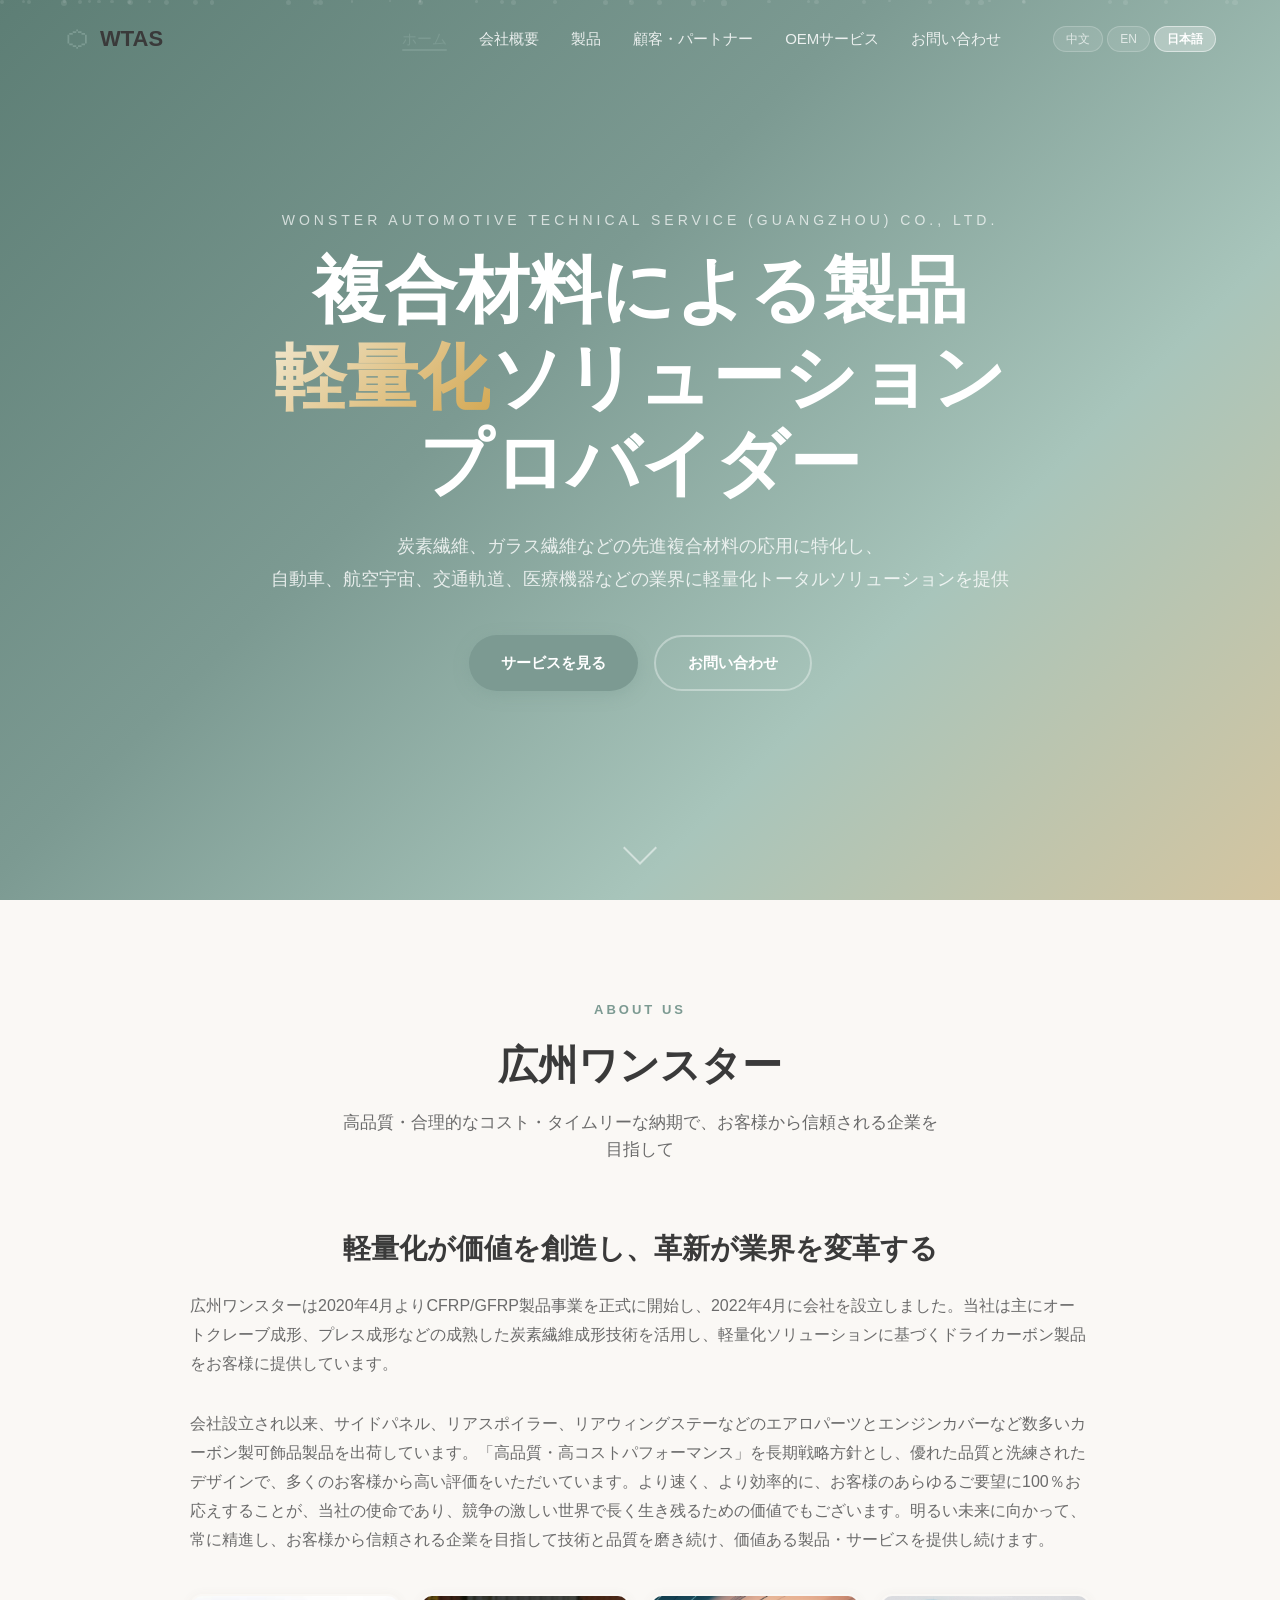
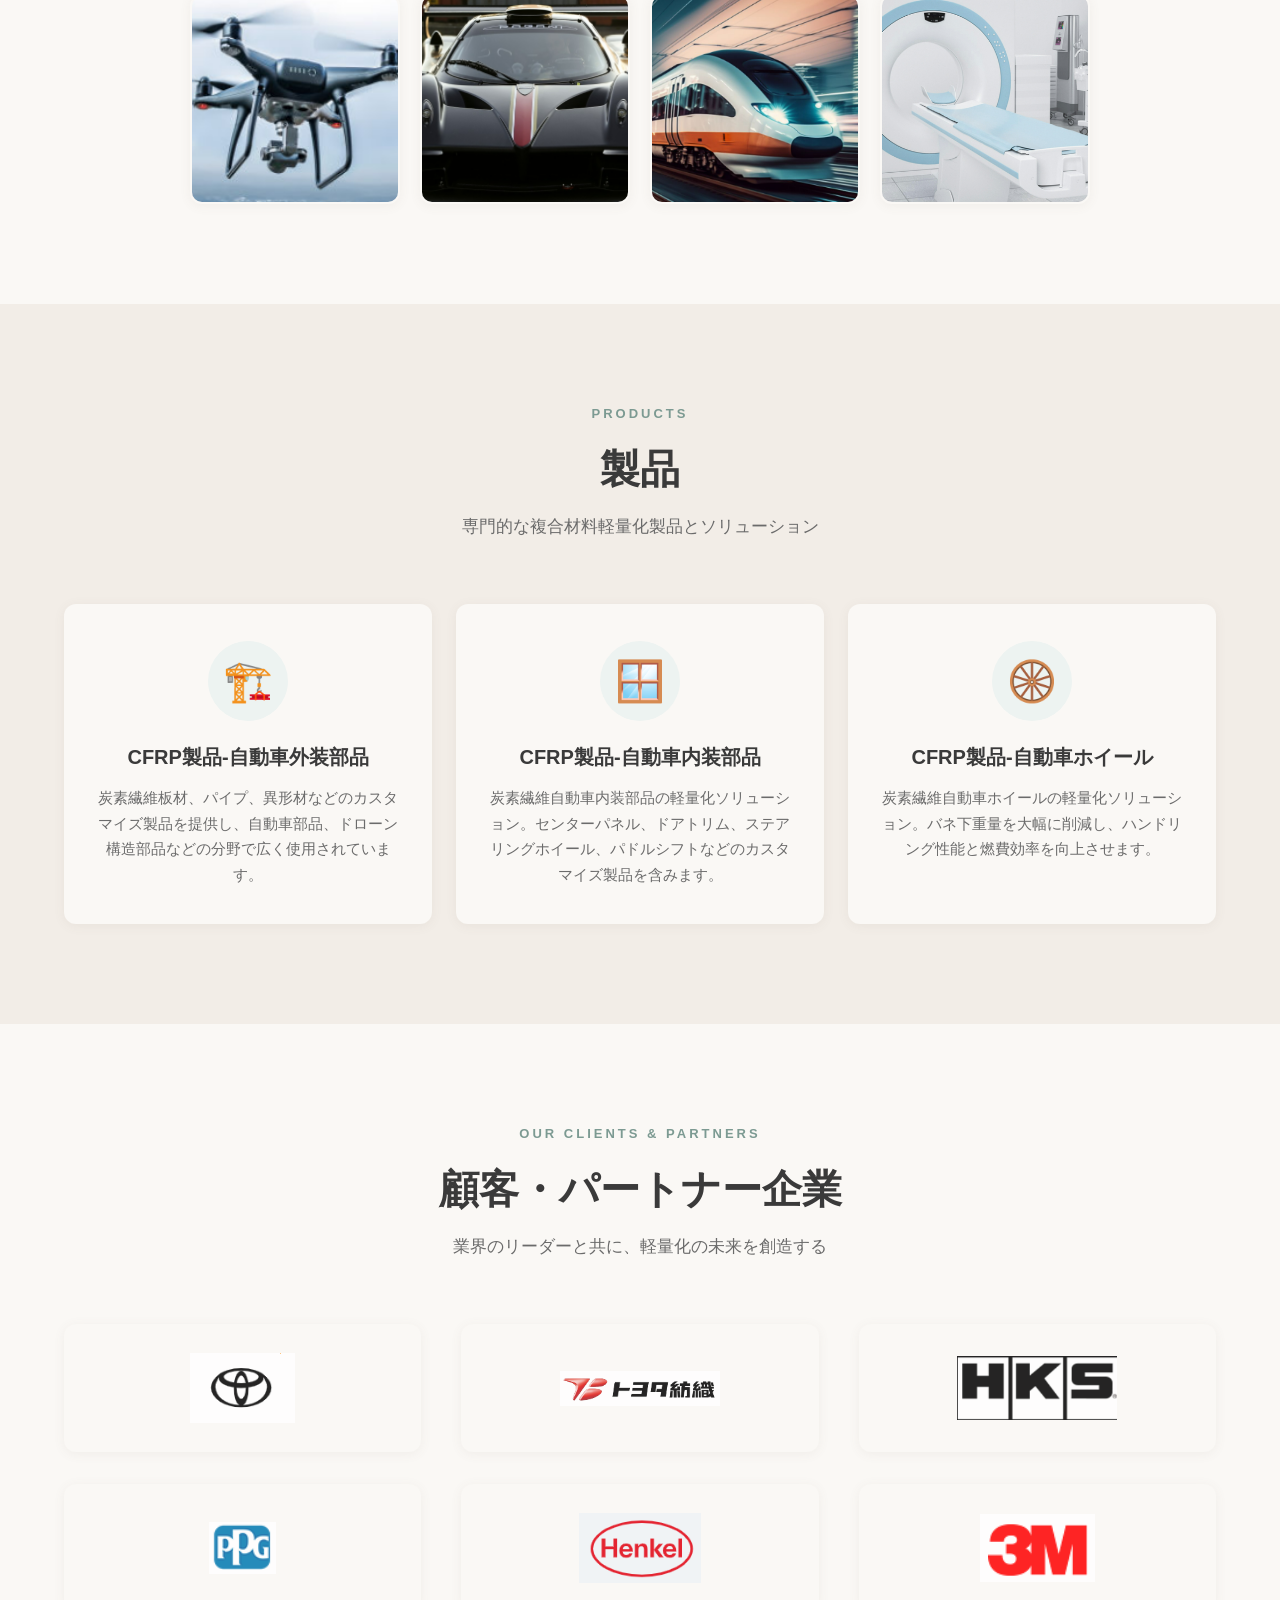
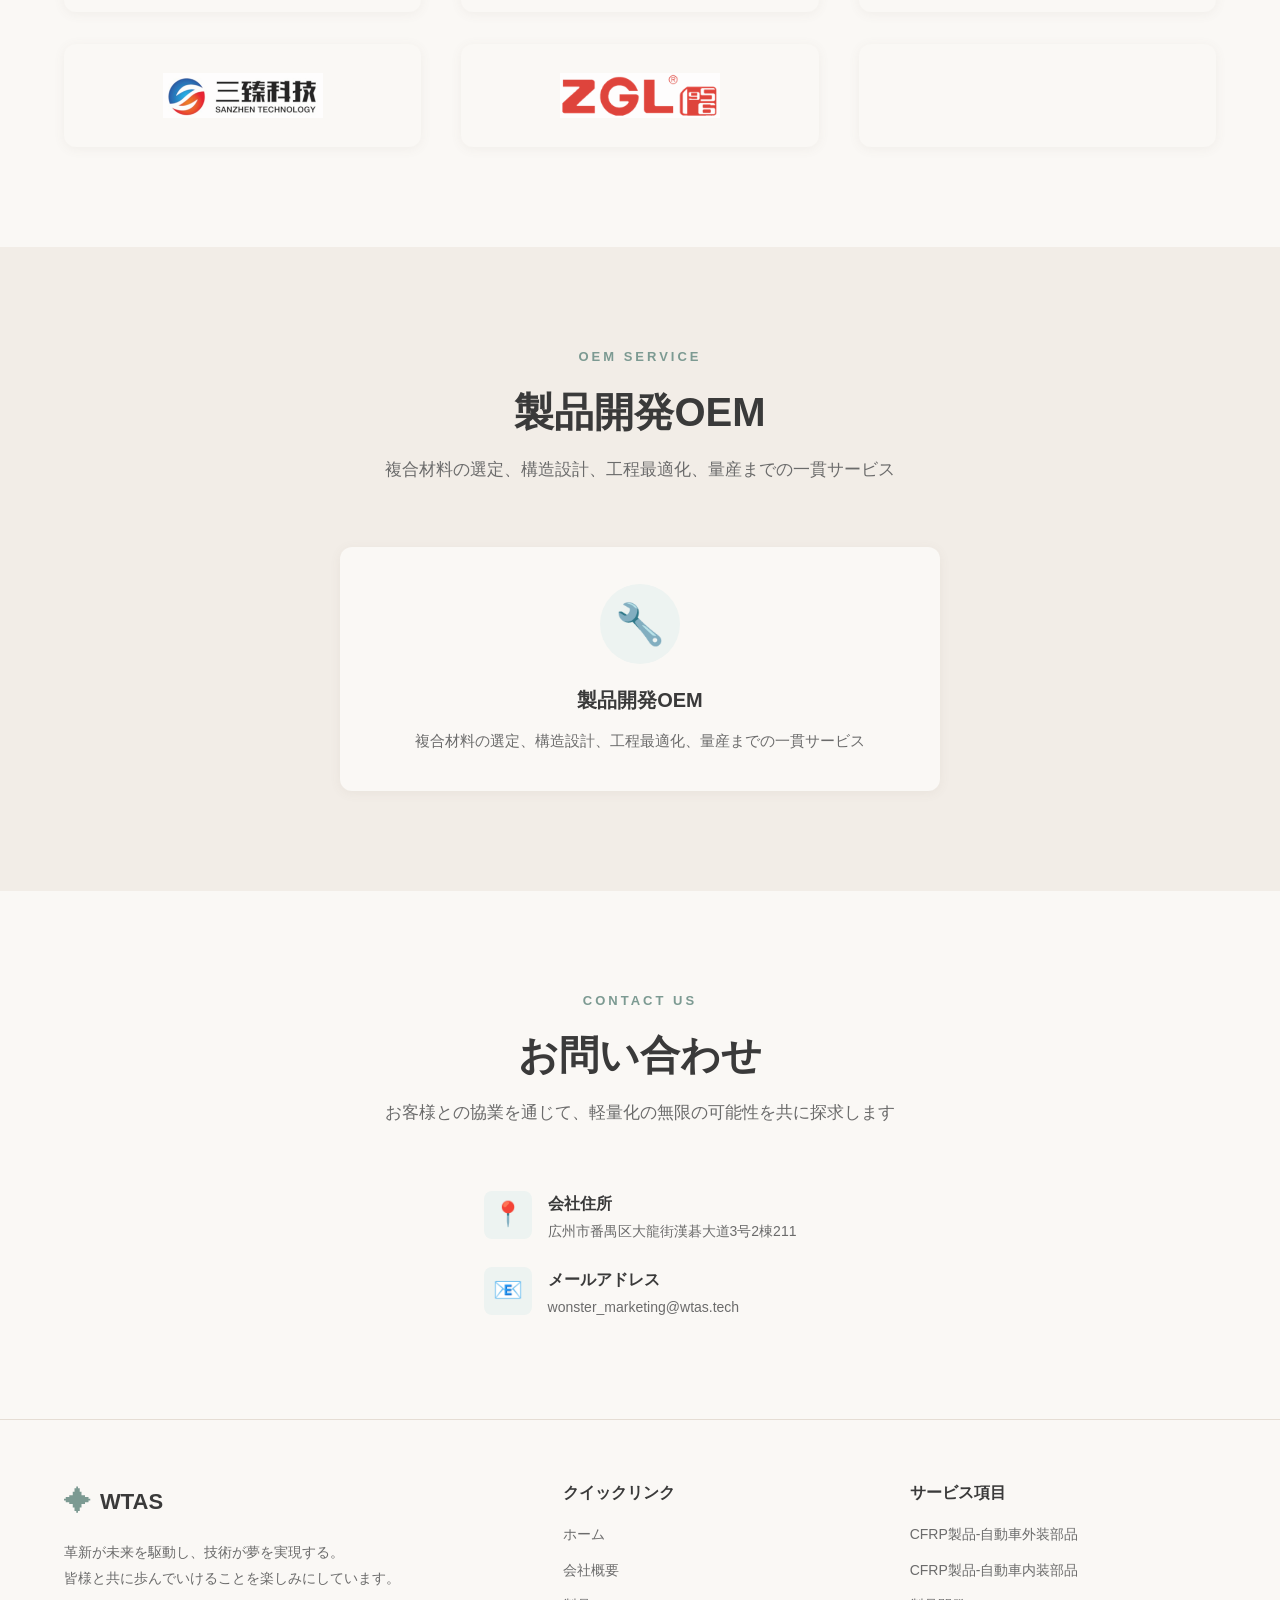
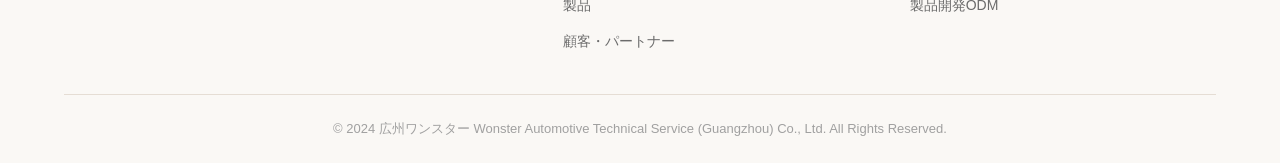
==== commit 60201e8d: "Update email domain from wtas.co.in to wtas.tech" ====
--- a/index.html
+++ b/index.html
@@ -201,7 +201,7 @@
                         <div class="contact-icon">📧</div>
                         <div>
                             <h4 data-i18n="contact.email">电子邮箱</h4>
-                            <p data-i18n="contact.email.val">wonster_marketing@wtas.co.in</p>
+                            <p data-i18n="contact.email.val">wonster_marketing@wtas.tech</p>
                         </div>
                     </div>
                 </div>
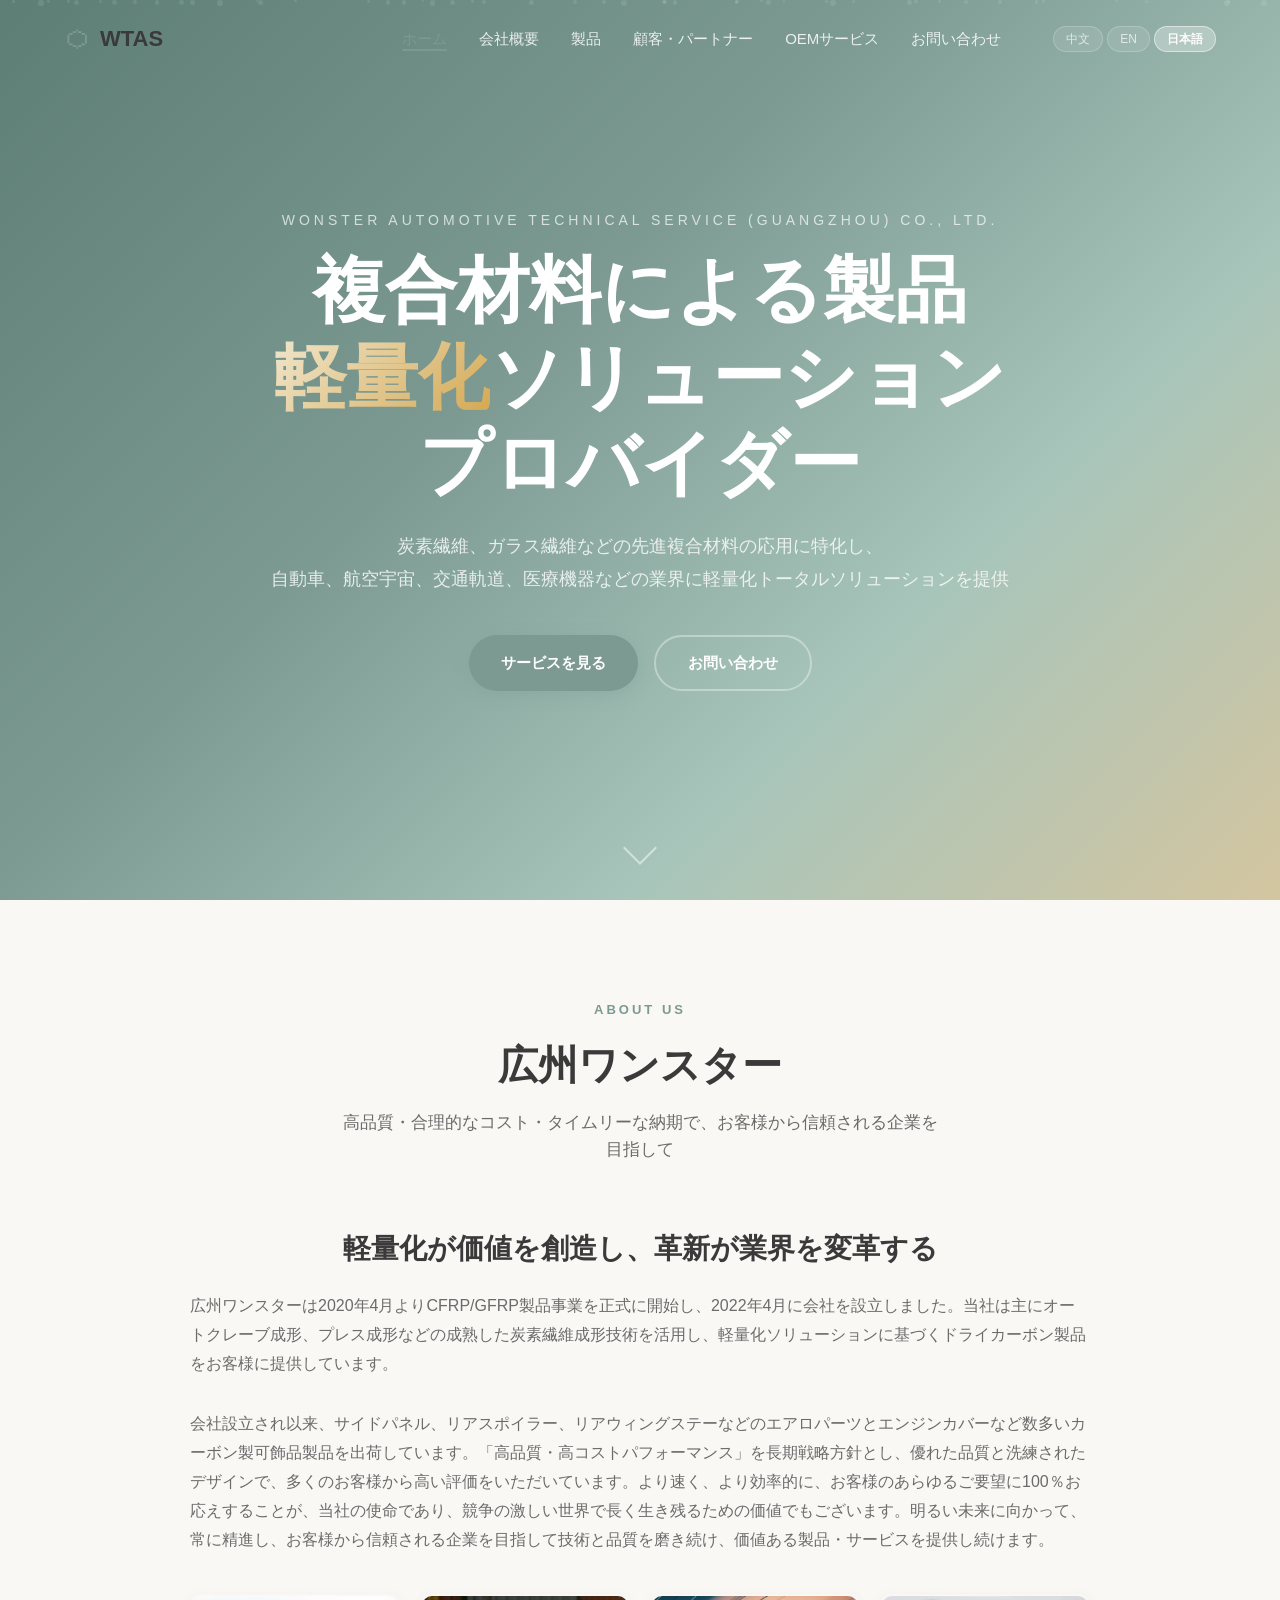
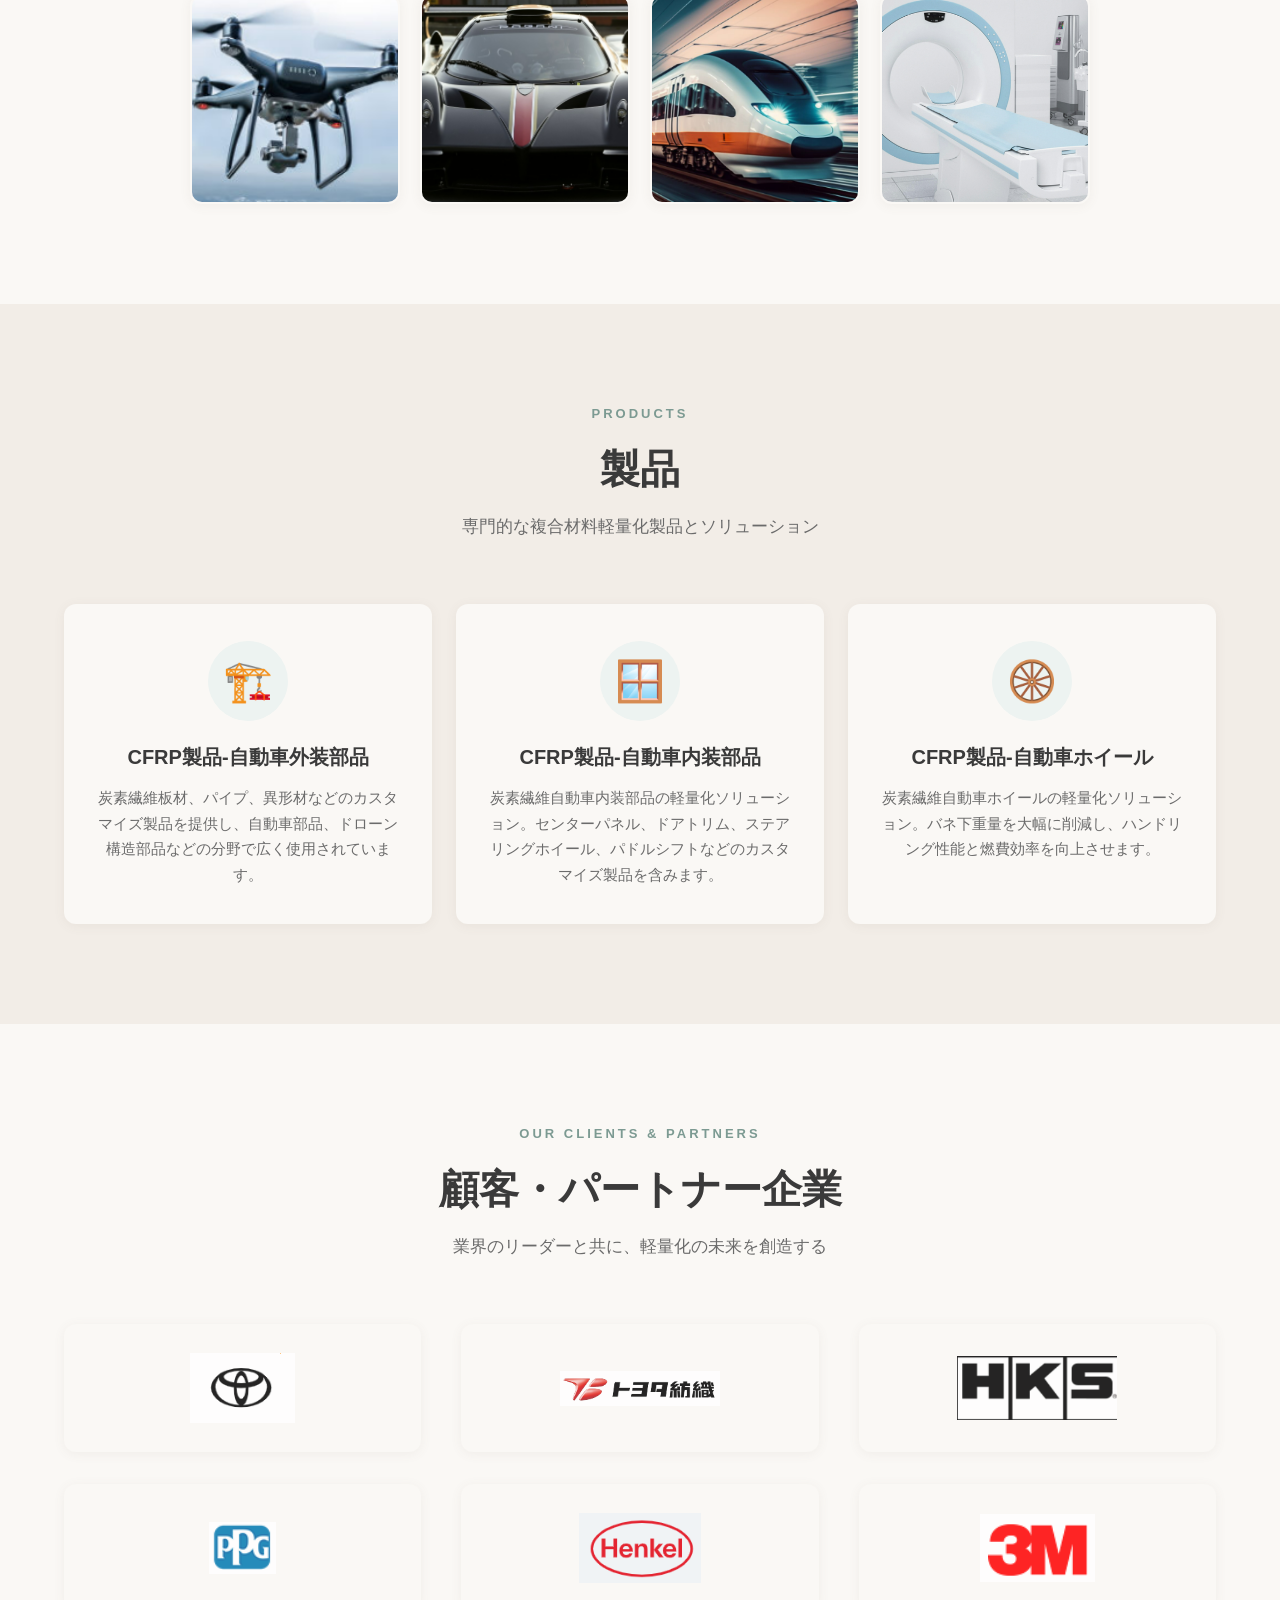
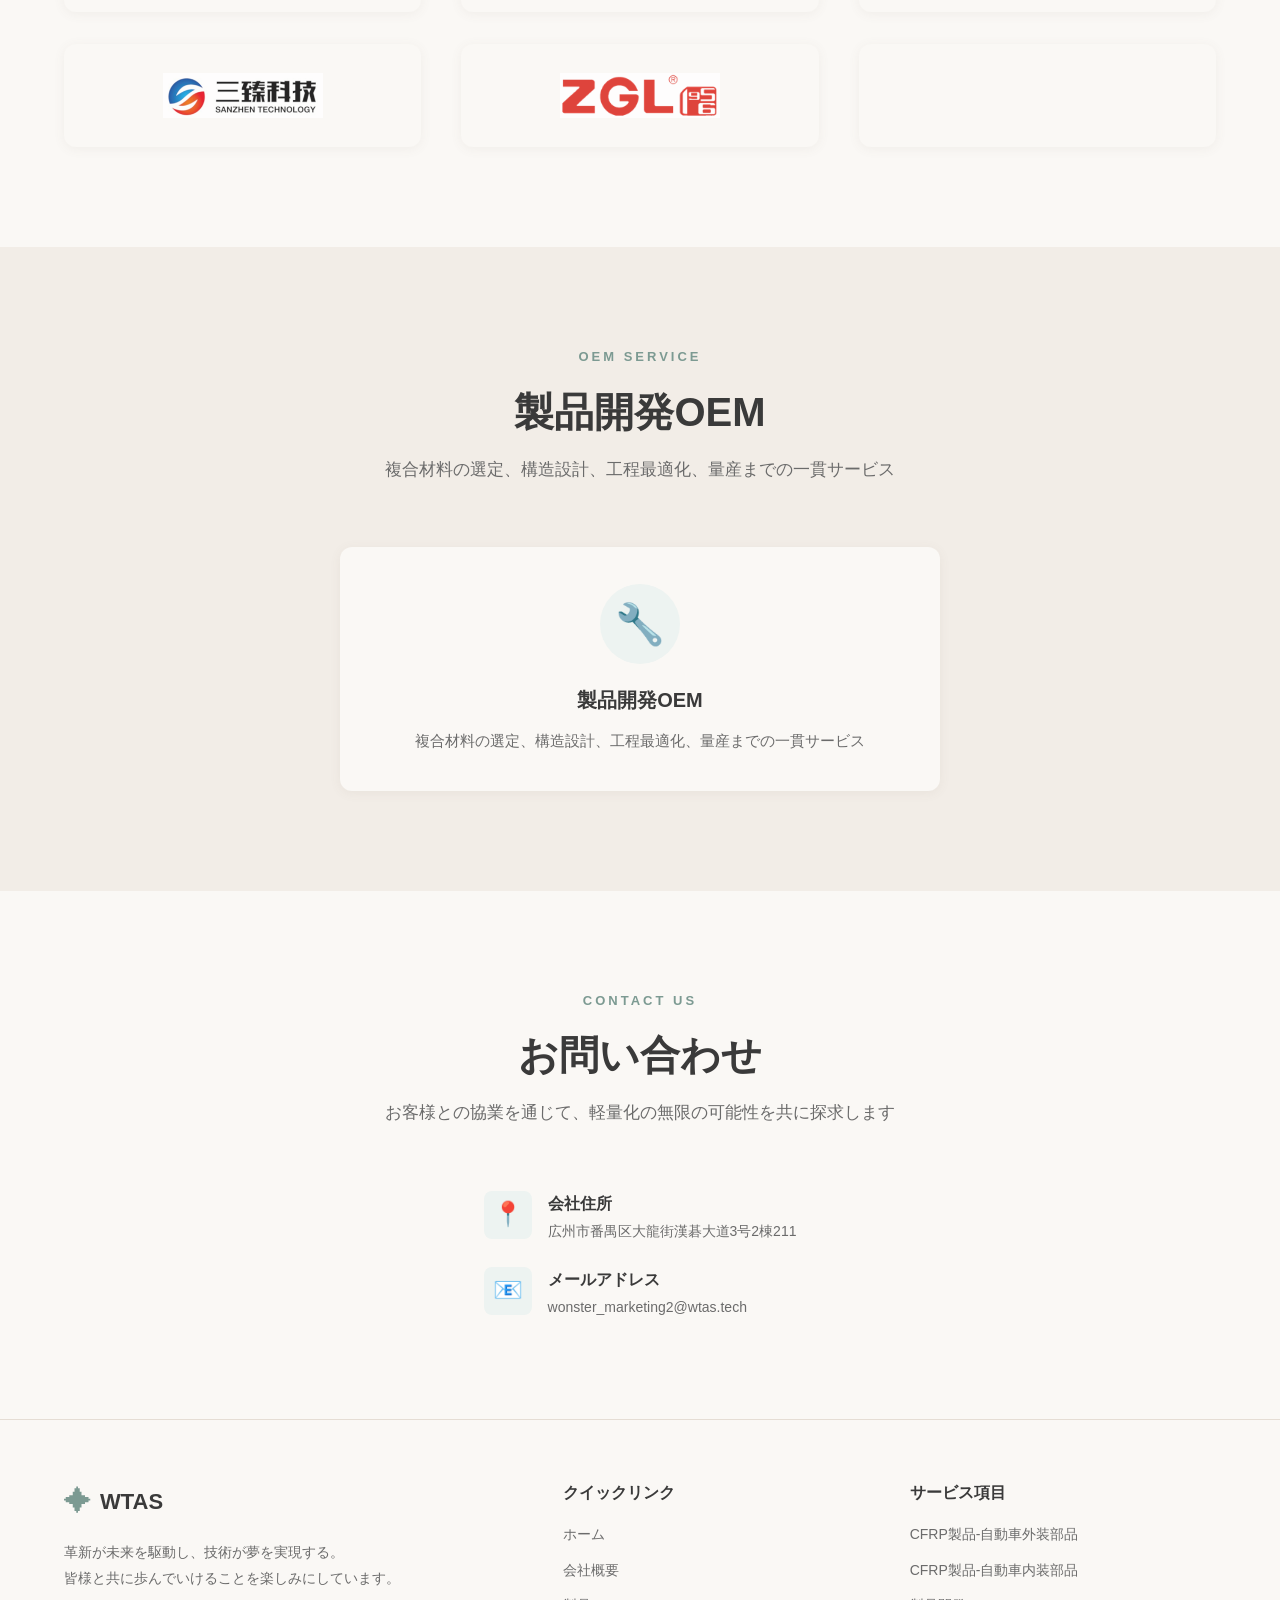
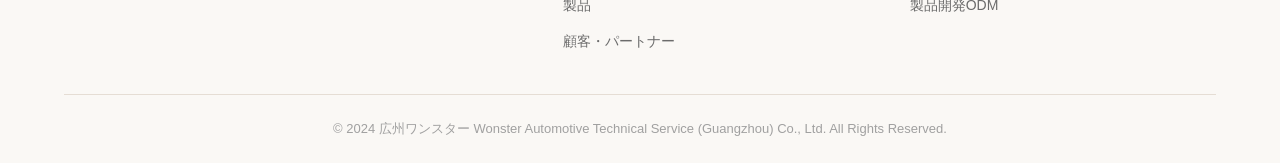
==== commit 9a26cfb5: "Update contact email to wonster_marketing2@wtas.tech" ====
--- a/index.html
+++ b/index.html
@@ -201,7 +201,7 @@
                         <div class="contact-icon">📧</div>
                         <div>
                             <h4 data-i18n="contact.email">电子邮箱</h4>
-                            <p data-i18n="contact.email.val">wonster_marketing@wtas.tech</p>
+                            <p data-i18n="contact.email.val">wonster_marketing2@wtas.tech</p>
                         </div>
                     </div>
                 </div>
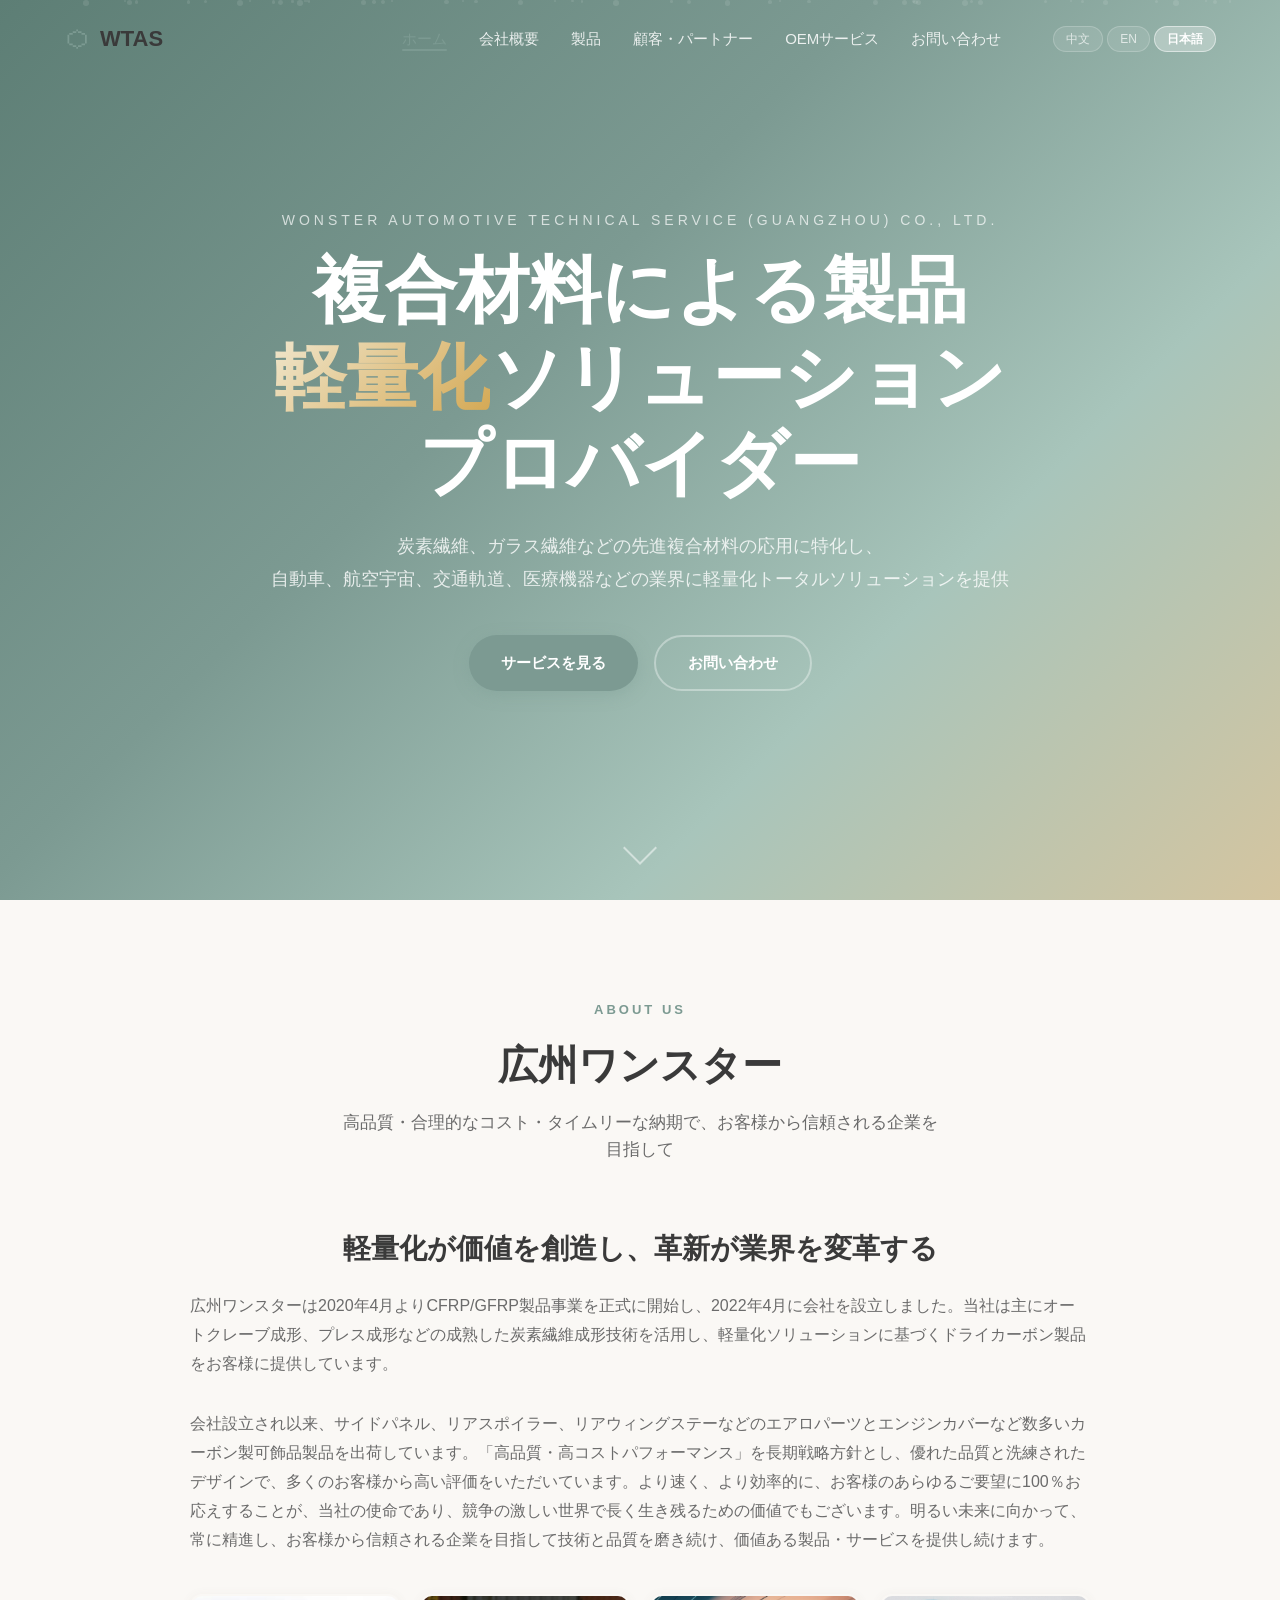
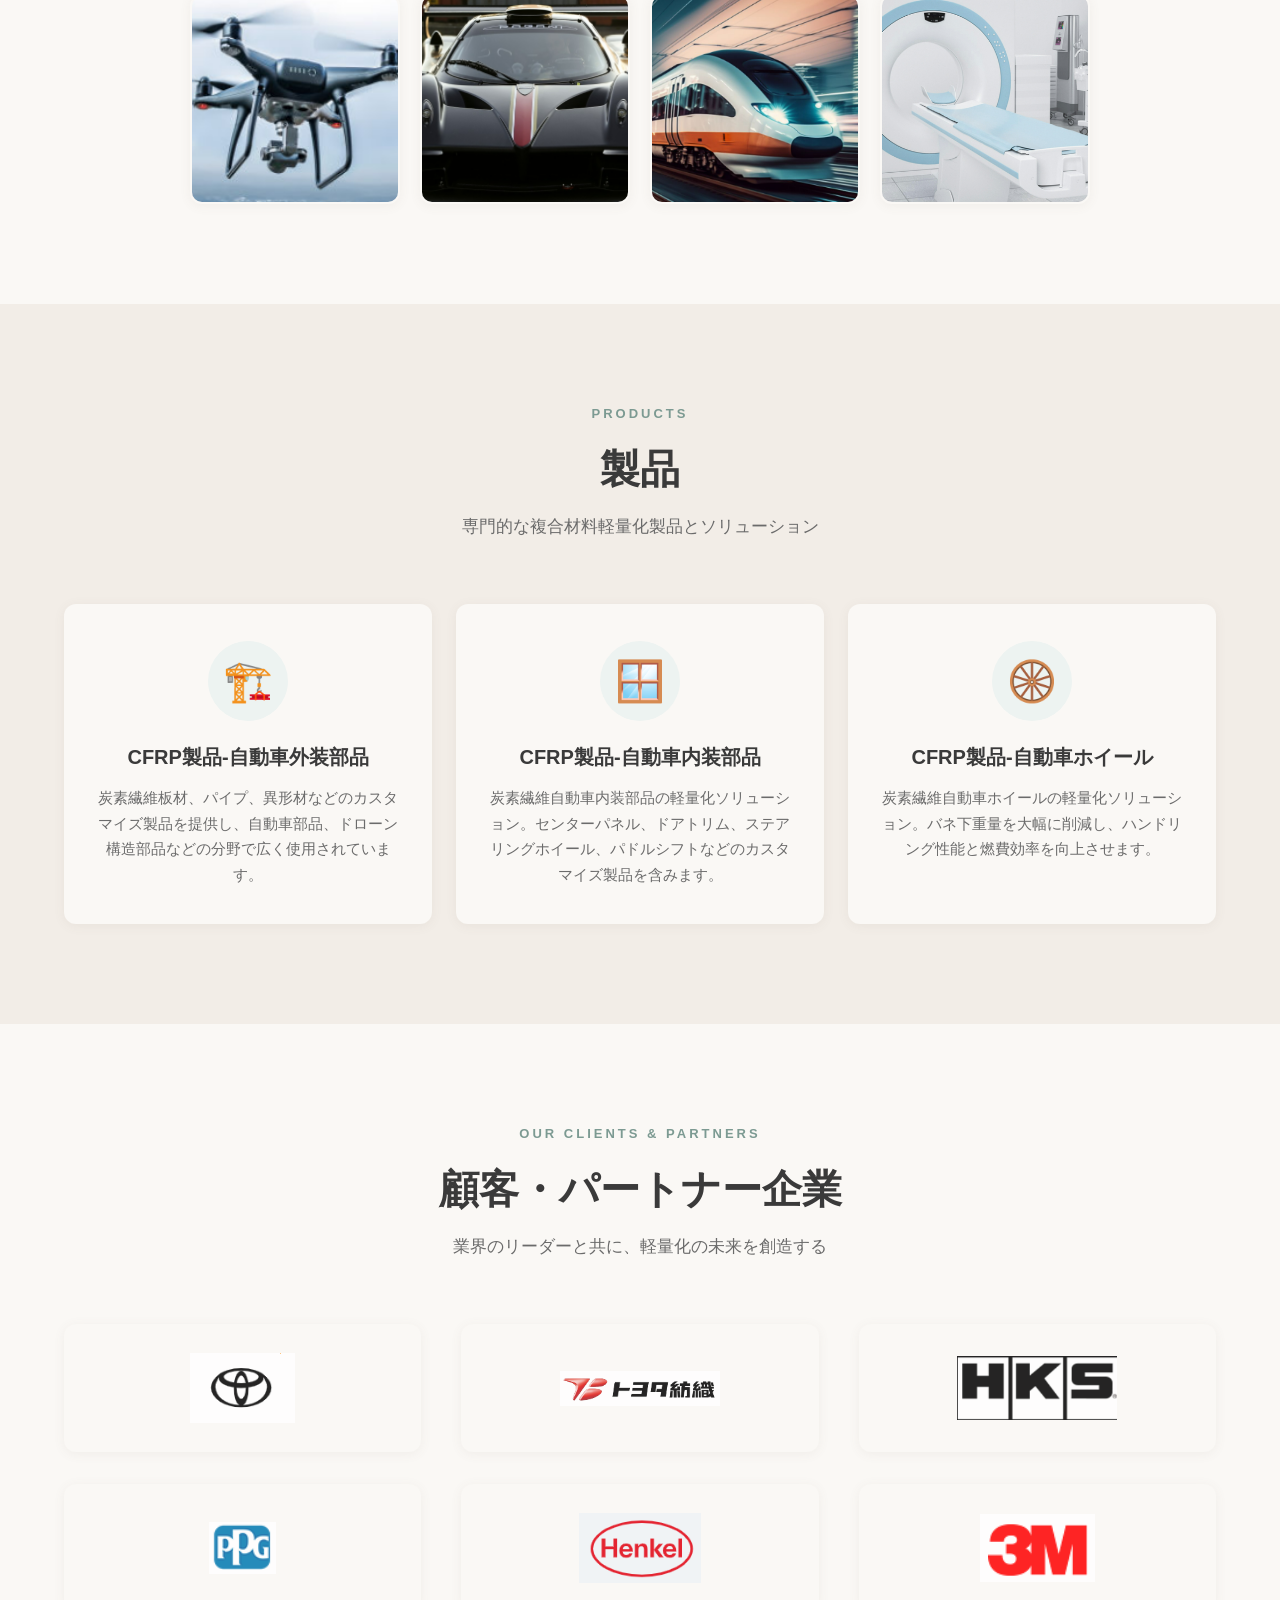
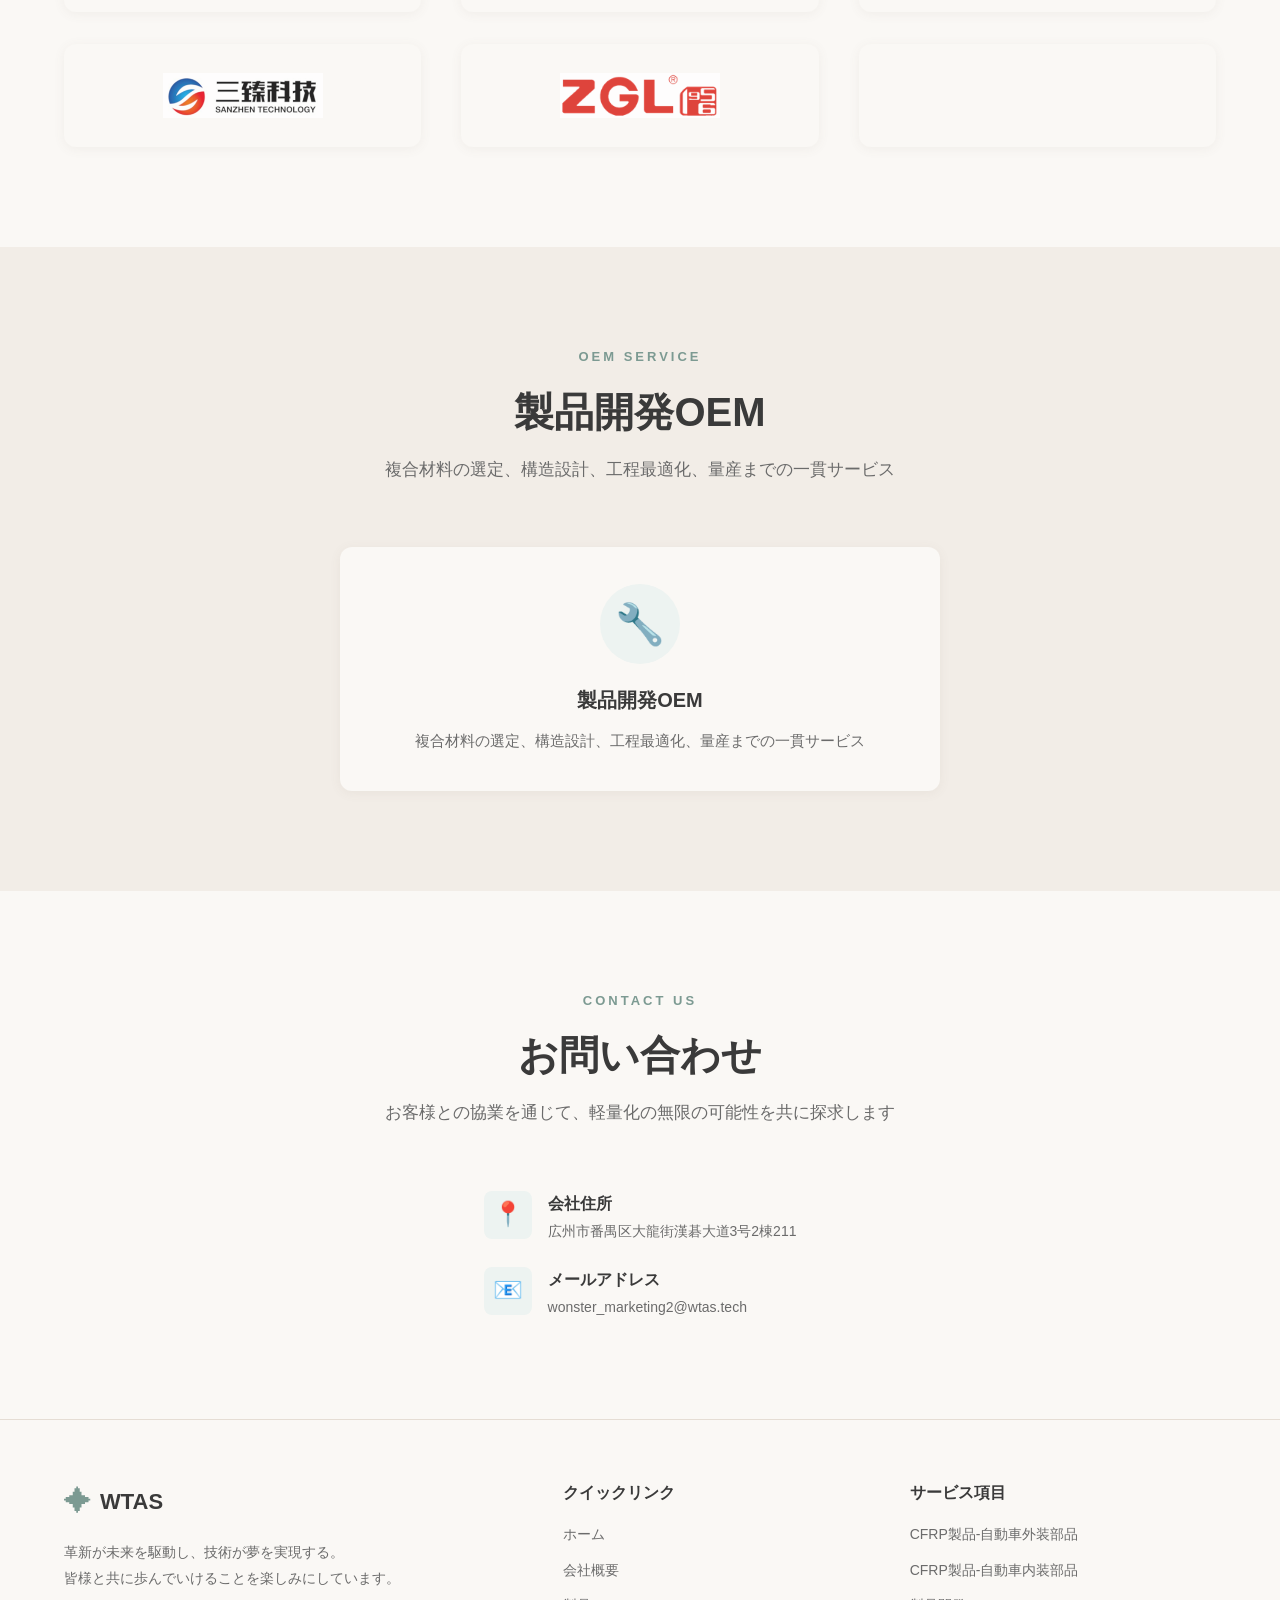
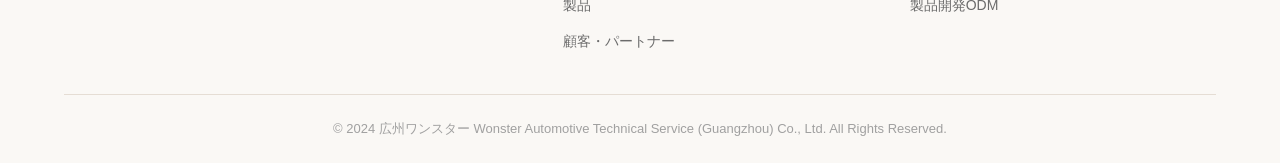
==== commit 3a7e477d: "Add Google Analytics tracking code (G-E4CL0PGW80)" ====
--- a/index.html
+++ b/index.html
@@ -6,6 +6,15 @@
     <title data-i18n="site.title">广州旺斯特汽车技术服务有限公司 - 基于复合材料的产品轻量化方案提供商</title>
     <link rel="stylesheet" href="css/style.css?v=11">
     <link rel="icon" href="favicon.ico" type="image/x-icon">
+    <!-- Google tag (gtag.js) -->
+    <script async src="https://www.googletagmanager.com/gtag/js?id=G-E4CL0PGW80"></script>
+    <script>
+      window.dataLayer = window.dataLayer || [];
+      function gtag(){dataLayer.push(arguments);}
+      gtag('js', new Date());
+
+      gtag('config', 'G-E4CL0PGW80');
+    </script>
 </head>
 <body>
     <!-- 导航栏 -->
